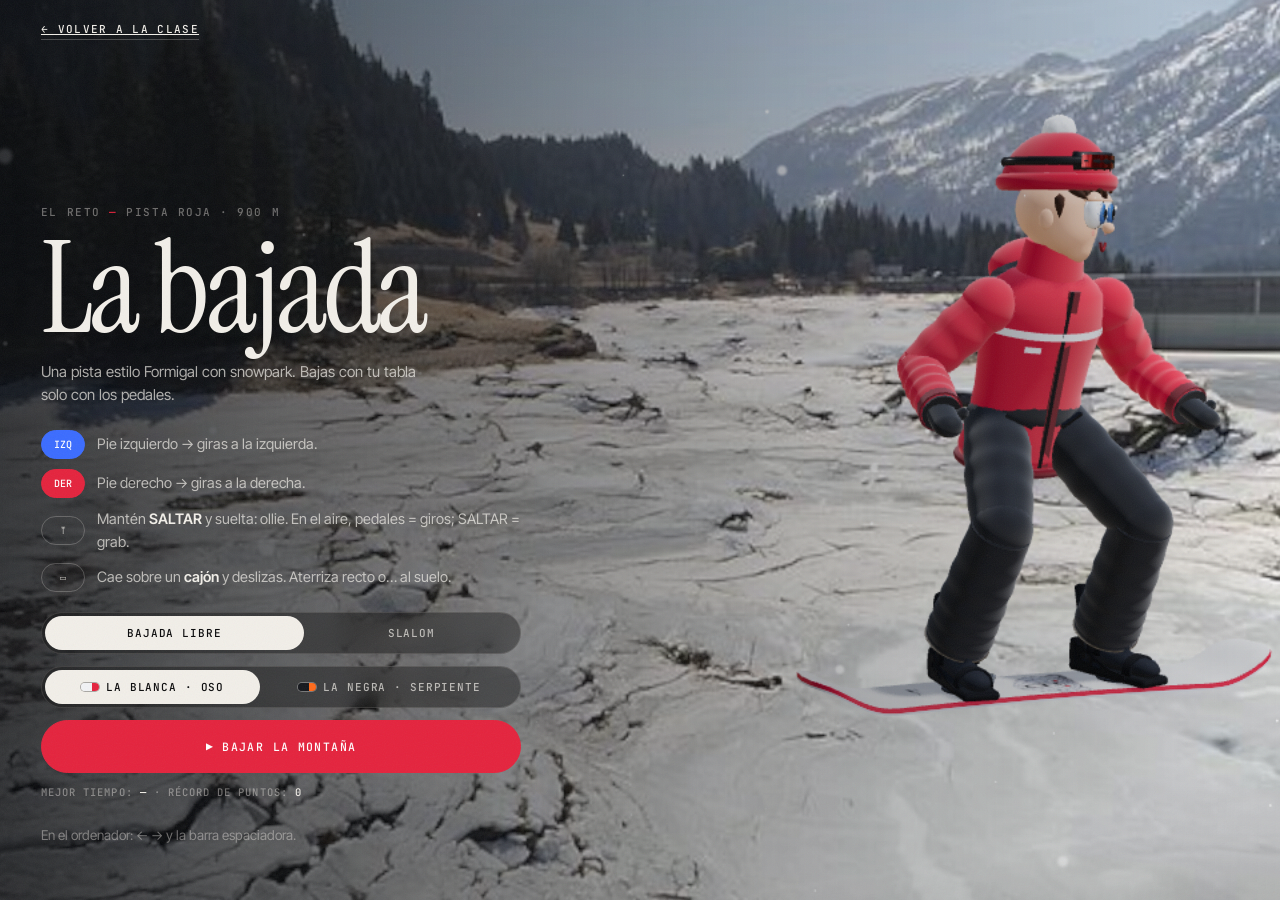
==== juego.html @ c2d1b519 "Fondo real de los Alpes, avatar estilo animación y juego en página aparte - Fondo: panorama real de " ====
<!doctype html>
<html lang="es">
<head>
  <meta charset="utf-8">
  <meta name="viewport" content="width=device-width, initial-scale=1, maximum-scale=1, user-scalable=no, viewport-fit=cover">
  <title>La bajada — SNOW·PROFE</title>
  <meta name="description" content="Baja una pista roja de 900 m con snowpark usando solo los pedales: saltos, giros, grabs y cajones.">
  <link rel="manifest" href="manifest.webmanifest">
  <meta name="theme-color" content="#0a0a0b">
  <meta name="apple-mobile-web-app-capable" content="yes">
  <meta name="apple-mobile-web-app-status-bar-style" content="black-translucent">
  <link rel="apple-touch-icon" href="icons/apple-touch-icon.png">
  <link rel="icon" type="image/svg+xml" href="icons/icon.svg">
  <link rel="preconnect" href="https://fonts.googleapis.com">
  <link rel="preconnect" href="https://fonts.gstatic.com" crossorigin>
  <link href="https://fonts.googleapis.com/css2?family=Instrument+Serif:ital@0;1&family=Inter+Tight:wght@400;500;600;700;800&family=JetBrains+Mono:wght@400;500;600&display=swap" rel="stylesheet">
  <link rel="stylesheet" href="styles.css">
  <script type="importmap">{ "imports": { "three": "./vendor/three.module.min.js" } }</script>
</head>
<body class="game-page">
  <div id="loader" aria-hidden="true">
    <div class="ld-top"><span>Snow·Profe</span><span>La bajada</span></div>
    <div class="ld-mid"><span class="ld-word">Subiendo<em> en telesilla</em></span></div>
    <div class="ld-bot"><span class="ld-count" id="ld-count">000</span><i class="ld-bar"><b id="ld-bar"></b></i></div>
  </div>
  <canvas id="scene" aria-hidden="true"></canvas>
  <div id="flash" aria-hidden="true"></div>
  <div id="grain" aria-hidden="true"></div>

  <!-- Menú de salida -->
  <div id="start" class="start">
    <a class="link-btn back" href="./">← Volver a la clase</a>
    <div class="start-card">
      <p class="kicker">El reto <span>—</span> pista roja · 900 m</p>
      <h1>La bajada</h1>
      <p class="lead">Una pista estilo Formigal con snowpark. Bajas con tu tabla solo con los pedales.</p>
      <ul class="pedal-rules">
        <li><i class="k l">IZQ</i><span>Pie izquierdo → giras a la izquierda.</span></li>
        <li><i class="k r">DER</i><span>Pie derecho → giras a la derecha.</span></li>
        <li><i class="k">⤒</i><span>Mantén <b>SALTAR</b> y suelta: ollie. En el aire, pedales = giros; SALTAR = grab.</span></li>
        <li><i class="k">▭</i><span>Cae sobre un <b>cajón</b> y deslizas. Aterriza recto o… al suelo.</span></li>
      </ul>
      <div class="seg" role="group" aria-label="Modo">
        <button data-mode="libre" class="on">Bajada libre</button>
        <button data-mode="slalom">Slalom</button>
      </div>
      <div class="seg board-pick" role="group" aria-label="Tabla">
        <button data-skin="drake"><i class="sw drake"></i>La blanca · Oso</button>
        <button data-skin="snake"><i class="sw snake"></i>La negra · Serpiente</button>
      </div>
      <button class="btn primary big" id="play-btn">▶ Bajar la montaña</button>
      <p class="best">Mejor tiempo: <b id="best-score">—</b> · Récord de puntos: <b id="best-points">0</b></p>
      <p class="hint">En el ordenador: ← → y la barra espaciadora.</p>
    </div>
  </div>

  <div id="game" hidden>
    <div class="game-top">
      <div class="g-box"><b id="g-speed">0</b><span>km/h</span></div>
      <div class="g-box g-score"><b id="g-score">0</b><span>puntos</span></div>
      <div class="g-mid">
        <div class="g-track"><i id="g-prog"></i><span class="g-flag">🏁</span></div>
        <div class="g-sub"><span id="g-time">0:00.0</span><span id="g-gates"></span></div>
      </div>
      <button class="icon-btn" id="game-exit" aria-label="Salir">✕</button>
    </div>
    <div class="game-msg" id="game-msg"></div>
    <div class="game-trick" id="g-trick"><b></b><span></span></div>
    <div class="game-controls">
      <button class="pedal" data-pedal="L"><span>◀ Pie izq.</span><i class="meter"><b></b></i></button>
      <button class="jump" id="jump-btn"><i class="charge"></i><span>⤒</span><small>Saltar</small></button>
      <button class="pedal" data-pedal="R"><span>Pie der. ▶</span><i class="meter"><b></b></i></button>
    </div>
    <div class="game-over" id="game-over" hidden>
      <p class="kicker">Meta</p>
      <h3 id="go-title">¡Bajada completada!</h3>
      <div class="stats">
        <div><b id="go-time">0:00</b><span>tiempo</span></div>
        <div><b id="go-top">0</b><span>km/h máx.</span></div>
        <div id="go-gates-box"><b id="go-gates">0</b><span>puertas</span></div>
        <div><b id="go-score">0</b><span>puntos</span></div>
      </div>
      <p class="hint" id="go-best"></p>
      <div class="row">
        <button class="btn primary" id="again-btn">Otra vez</button>
        <button class="btn ghost" id="quit-btn">Menú</button>
      </div>
    </div>
  </div>
  <div id="rotate-lock"><div class="phone"></div><p>Gira el móvil en vertical</p></div>
  <script type="module" src="js/play.js"></script>
</body>
</html>
---- styles.css ----
/* SNOW·PROFE — dirección editorial: serif enorme, etiquetas mono, fondo de cine.
   Paleta según la tabla: blanca (rojo DRAKE) / negra (naranja). */
:root {
  --bg: #0a0a0b;
  --bg-2: #121214;
  --ink: #f2efe9;
  --ink-2: rgba(242, 239, 233, .7);
  --ink-3: rgba(242, 239, 233, .42);
  --line: rgba(242, 239, 233, .13);
  --line-2: rgba(242, 239, 233, .24);
  --red: #e5233d;
  --red-2: #ff4058;
  --navy: #263049;
  --blue: #3b6cff;
  --glass: rgba(14, 14, 16, .72);
  --glass-2: rgba(242, 239, 233, .05);
  --serif: "Instrument Serif", "Times New Roman", serif;
  --sans: "Inter Tight", "Inter", system-ui, -apple-system, sans-serif;
  --mono: "JetBrains Mono", ui-monospace, "SFMono-Regular", Menlo, monospace;
  --ease: cubic-bezier(.19, 1, .22, 1);
  --safe-t: env(safe-area-inset-top, 0px);
  --safe-b: env(safe-area-inset-bottom, 0px);
  --safe-l: env(safe-area-inset-left, 0px);
  --safe-r: env(safe-area-inset-right, 0px);
  --pad: clamp(18px, 3.2vw, 48px);
  color-scheme: dark;
}
html[data-board="snake"] { --red: #ff6a1a; --red-2: #ff8a45; --navy: #16181d; --bg: #09090a; }

* { box-sizing: border-box; }
[hidden] { display: none !important; }
html { -webkit-text-size-adjust: 100%; text-size-adjust: 100%; background: var(--bg); }
html.lenis, html.lenis body { height: auto; }
.lenis.lenis-smooth { scroll-behavior: auto !important; }
body {
  margin: 0; background: var(--bg); color: var(--ink);
  font: 400 15px/1.55 var(--sans);
  overflow-x: hidden;
  -webkit-tap-highlight-color: transparent;
  touch-action: pan-y; overscroll-behavior-y: none;
  -webkit-font-smoothing: antialiased;
  transition: background-color .8s ease;
}
button { font: inherit; color: inherit; cursor: pointer; touch-action: manipulation; }
b, strong { font-weight: 600; color: var(--ink); }
em { font-style: italic; }
h1, h2, h3 { margin: 0; font-family: var(--serif); font-weight: 400; letter-spacing: -0.015em; }
.kicker { margin: 0; font: 500 11px/1.2 var(--mono); letter-spacing: .14em; text-transform: uppercase; color: var(--ink-3); }
.kicker span { color: var(--red); }
.hint { font-size: 13.5px; color: var(--ink-3) !important; }
::selection { background: var(--red); color: #fff; }

/* ---------- Fondo ---------- */
#bg { position: fixed; inset: 0; z-index: 0; overflow: hidden; pointer-events: none; background: radial-gradient(120% 90% at 50% 0%, #17171a 0%, var(--bg) 60%); transition: opacity .8s ease; }
.bg-spot { position: absolute; left: 50%; top: 42%; width: 120vmax; height: 120vmax; transform: translate(-50%, -50%); background: radial-gradient(closest-side, rgba(242,239,233,.10), rgba(242,239,233,.03) 45%, transparent 70%); }
.bg-word {
  position: fixed; z-index: 2; left: 50%; top: 46%; transform: translate(-50%, -50%); pointer-events: none; mix-blend-mode: overlay; opacity: .9;
  font: italic 400 clamp(120px, 26vw, 460px)/.8 var(--serif); letter-spacing: -0.04em; white-space: nowrap;
  color: transparent; -webkit-text-stroke: 1px rgba(242,239,233,.32);
  transition: opacity .6s ease, filter .6s ease;
  will-change: transform;
}
.bg-word.swap { opacity: 0; filter: blur(12px); }
.bg-ridges { position: absolute; left: -5%; right: -5%; bottom: -2%; width: 110%; height: 62vh; will-change: transform; }
.bg-mist { position: absolute; inset: auto 0 0 0; height: 45vh; background: linear-gradient(to top, var(--bg) 8%, transparent); }
body.day #bg { opacity: 0; }

/* ---------- Escena ---------- */
#scene { position: fixed; inset: 0; width: 100vw; height: 100vh; height: 100lvh; display: block; z-index: 1; cursor: grab; touch-action: pan-y; }
body.dragging #scene { cursor: grabbing; }
#snowfx { position: fixed; inset: 0; z-index: 9; pointer-events: none; width: 100vw; height: 100vh; }
#grain { position: fixed; inset: -50%; z-index: 60; pointer-events: none; opacity: .06; background-image: url("data:image/svg+xml;utf8,<svg xmlns='http://www.w3.org/2000/svg' width='160' height='160'><filter id='n'><feTurbulence type='fractalNoise' baseFrequency='.9' numOctaves='3' stitchTiles='stitch'/></filter><rect width='100%' height='100%' filter='url(%23n)'/></svg>"); animation: grain 1.2s steps(6) infinite; }
@keyframes grain { 0% { transform: translate(0, 0); } 20% { transform: translate(-3%, 2%); } 40% { transform: translate(2%, -3%); } 60% { transform: translate(-2%, -1%); } 80% { transform: translate(3%, 3%); } 100% { transform: translate(0, 0); } }
body::after { content: ""; position: fixed; inset: 0; z-index: 2; pointer-events: none; background: radial-gradient(130% 100% at 50% 45%, transparent 55%, rgba(0,0,0,.55)); }
#flash { position: fixed; inset: 0; z-index: 3; pointer-events: none; background: radial-gradient(circle at 50% 60%, transparent 40%, color-mix(in srgb, var(--red) 55%, transparent)); opacity: 0; transition: opacity .4s; }
#flash.on { opacity: 1; transition: none; }

/* Cursor */
#cursor { position: fixed; left: 0; top: 0; z-index: 70; pointer-events: none; width: 34px; height: 34px; margin: -17px 0 0 -17px; border: 1px solid rgba(242,239,233,.55); border-radius: 50%; transition: width .3s var(--ease), height .3s var(--ease), margin .3s var(--ease), background .3s, border-color .3s, opacity .3s; mix-blend-mode: difference; opacity: 0; }
#cursor i { position: absolute; left: 50%; top: 50%; width: 4px; height: 4px; margin: -2px; border-radius: 50%; background: #fff; }
html.has-cursor #cursor { opacity: 1; }
#cursor.hover { width: 64px; height: 64px; margin: -32px 0 0 -32px; background: rgba(255,255,255,.1); border-color: #fff; }
#cursor.drag { width: 80px; height: 80px; margin: -40px 0 0 -40px; }
html.has-cursor, html.has-cursor * { cursor: none !important; }

/* ---------- Intro ---------- */
#loader {
  position: fixed; inset: 0; z-index: 100;
  display: grid; grid-template-rows: auto 1fr auto; padding: calc(var(--pad) + var(--safe-t)) var(--pad) calc(var(--pad) + var(--safe-b));
  background: var(--bg); color: var(--ink);
  transition: clip-path 1.1s var(--ease);
  clip-path: inset(0 0 0 0);
}
#loader.done { clip-path: inset(0 0 100% 0); pointer-events: none; }
.ld-top { display: flex; justify-content: space-between; font: 500 11px var(--mono); letter-spacing: .14em; text-transform: uppercase; color: var(--ink-3); }
.ld-mid { display: grid; place-content: center; }
.ld-word { font: 400 clamp(44px, 8vw, 120px)/1 var(--serif); letter-spacing: -0.02em; }
.ld-word em { color: var(--ink-3); }
.ld-bot { display: flex; align-items: end; gap: 20px; }
.ld-count { font: 400 clamp(64px, 12vw, 180px)/.8 var(--serif); font-variant-numeric: tabular-nums; }
.ld-bar { flex: 1; height: 1px; background: var(--line); margin-bottom: 14px; }
.ld-bar b { display: block; height: 100%; background: var(--ink); transform-origin: 0 50%; transform: scaleX(0); transition: transform .3s ease; }

/* ---------- Comunes ---------- */
.icon-btn { flex: none; width: 42px; height: 42px; border-radius: 50%; display: grid; place-content: center; border: 1px solid var(--line-2); background: transparent; font: 500 14px var(--mono); transition: background .3s, border-color .3s, transform .2s; }
.icon-btn:hover { background: var(--ink); color: var(--bg); border-color: var(--ink); }
.link-btn { border: 0; background: none; padding: 0; font: 500 11px var(--mono); letter-spacing: .12em; text-transform: uppercase; color: var(--ink); border-bottom: 1px solid var(--line-2); padding-bottom: 3px; transition: border-color .3s; }
.link-btn:hover { border-color: var(--ink); }
.link-btn span { color: var(--red); }
.btn { position: relative; overflow: hidden; display: inline-flex; align-items: center; justify-content: center; gap: 10px; padding: 15px 22px; border-radius: 999px; border: 1px solid var(--line-2); background: transparent; font: 500 11.5px var(--mono); letter-spacing: .12em; text-transform: uppercase; transition: color .4s var(--ease), border-color .4s, transform .2s; isolation: isolate; }
.btn::before { content: ""; position: absolute; inset: 0; z-index: -1; background: var(--ink); transform: translateY(101%); transition: transform .5s var(--ease); border-radius: inherit; }
.btn:hover::before { transform: none; }
.btn:hover { color: var(--bg); border-color: var(--ink); }
.btn:active { transform: scale(.97); }
.btn.primary { background: var(--red); border-color: var(--red); color: #fff; }
.btn.big { width: 100%; padding: 18px; }
.row { display: flex; flex-wrap: wrap; gap: 10px; }
.seg { display: flex; gap: 2px; padding: 3px; border-radius: 999px; border: 1px solid var(--line); background: rgba(10,10,11,.4); backdrop-filter: blur(10px); -webkit-backdrop-filter: blur(10px); }
.seg button { flex: 1 1 auto; padding: 10px 12px; border-radius: 999px; border: 0; background: transparent; font: 500 11px var(--mono); letter-spacing: .08em; text-transform: uppercase; color: var(--ink-2); display: inline-flex; align-items: center; justify-content: center; gap: 7px; transition: background .3s, color .3s; white-space: nowrap; }
.seg button:hover { color: var(--ink); }
.seg button.on { background: var(--ink); color: var(--bg); }
.seg.chips { flex-wrap: wrap; }
.sw { width: 18px; height: 8px; border-radius: 4px; flex: none; }
.sw.drake { background: linear-gradient(90deg, #f2f3f5 60%, #e5233d 60%); box-shadow: 0 0 0 1px rgba(0,0,0,.3); }
.sw.snake { background: linear-gradient(90deg, #15171c 60%, #ff6a1a 60%); box-shadow: 0 0 0 1px rgba(255,255,255,.3); }

/* ---------- Barra superior ---------- */
.topbar { position: fixed; z-index: 20; top: 0; left: 0; right: 0; display: grid; grid-template-columns: 1fr auto 1fr; align-items: center; padding: calc(18px + var(--safe-t)) calc(var(--pad) + var(--safe-r)) 18px calc(var(--pad) + var(--safe-l)); pointer-events: none; mix-blend-mode: difference; }
.topbar > * { pointer-events: auto; }
.brand { justify-self: start; font: 400 24px/1 var(--serif); color: #fff; text-decoration: none; letter-spacing: -0.01em; }
.brand i { font-style: normal; color: #fff; opacity: .5; }
.top-index { display: flex; align-items: center; gap: 12px; font: 500 11px var(--mono); letter-spacing: .14em; text-transform: uppercase; color: #fff; }
.top-index .sep { width: 36px; height: 1px; background: rgba(255,255,255,.5); }
.menu-btn { justify-self: end; display: flex; align-items: center; gap: 14px; border: 0; background: none; padding: 6px 0; font: 500 11px var(--mono); letter-spacing: .14em; text-transform: uppercase; color: #fff; }
.menu-btn #menu-count { opacity: .55; }
.burger { display: grid; gap: 5px; width: 22px; }
.burger i { display: block; height: 1px; background: #fff; transition: transform .4s var(--ease); }
.menu-btn[aria-expanded="true"] .burger i:first-child { transform: translateY(3px) rotate(45deg); }
.menu-btn[aria-expanded="true"] .burger i:last-child { transform: translateY(-3px) rotate(-45deg); }
.progress { position: absolute; left: 0; right: 0; bottom: 0; height: 1px; background: rgba(255,255,255,.12); }
.progress i { display: block; height: 100%; background: #fff; transform-origin: 0 50%; transform: scaleX(0); }

/* Raíl lateral */
.rail { position: fixed; z-index: 15; right: calc(var(--pad) + var(--safe-r)); top: 50%; transform: translateY(-50%); display: grid; gap: 4px; }
.rail button { position: relative; display: flex; align-items: center; justify-content: flex-end; width: 44px; height: 18px; padding: 0; border: 0; background: none; }
.rail button::after { content: ""; width: 12px; height: 1px; background: var(--ink-3); transition: width .4s var(--ease), background .3s; }
.rail button.on::after { width: 36px; background: var(--ink); }
.rail button:hover::after { width: 24px; background: var(--ink); }
.rail button span { position: absolute; right: 48px; white-space: nowrap; font: 500 10px var(--mono); letter-spacing: .12em; text-transform: uppercase; opacity: 0; transform: translateX(6px); transition: opacity .3s, transform .3s; pointer-events: none; }
.rail button:hover span, .rail button.on span { opacity: 1; transform: none; }
.rail button.on span { color: var(--ink); }
.rail button:not(.on) span { color: var(--ink-2); }
body.sheet-open .rail { opacity: 0; pointer-events: none; }

/* ---------- Índice ---------- */
#drawer-backdrop { position: fixed; inset: 0; z-index: 30; background: rgba(0,0,0,.4); opacity: 0; visibility: hidden; transition: opacity .5s, visibility .5s; }
#drawer {
  position: fixed; z-index: 31; inset: 0; display: grid; grid-template-rows: auto 1fr auto;
  padding: calc(22px + var(--safe-t)) calc(var(--pad) + var(--safe-r)) calc(22px + var(--safe-b)) calc(var(--pad) + var(--safe-l));
  background: var(--bg); clip-path: inset(0 0 100% 0); transition: clip-path .9s var(--ease); overflow-y: auto; overscroll-behavior: contain;
}
body.menu-open #drawer { clip-path: inset(0 0 0 0); }
body.menu-open #drawer-backdrop { opacity: 1; visibility: visible; }
.drawer-head { display: flex; align-items: center; justify-content: space-between; padding-bottom: 18px; border-bottom: 1px solid var(--line); }
#drawer-list { list-style: none; margin: 0; padding: 12px 0; display: grid; align-content: center; }
#drawer-list button { width: 100%; text-align: left; display: grid; grid-template-columns: 56px 1fr auto; align-items: baseline; gap: 16px; padding: 6px 0; border: 0; border-bottom: 1px solid var(--line); background: none; transition: padding .5s var(--ease), color .3s; color: var(--ink-2); }
#drawer-list button:hover { padding-left: 14px; color: var(--ink); }
#drawer-list .n { font: 500 11px var(--mono); letter-spacing: .1em; color: var(--ink-3); }
#drawer-list .t { font: 400 clamp(28px, 4.2vw, 58px)/1.08 var(--serif); letter-spacing: -0.015em; }
#drawer-list .d { font: 500 10.5px var(--mono); letter-spacing: .1em; text-transform: uppercase; color: var(--ink-3); }
#drawer-list button.on { color: var(--ink); }
#drawer-list button.on .t { font-style: italic; }
#drawer-list button.on .n { color: var(--red); }
.drawer-foot { padding-top: 16px; display: flex; justify-content: flex-start; }
body.menu-open #drawer-list li { animation: rowIn .8s var(--ease) both; }
#drawer-list li:nth-child(n) { animation-delay: calc(var(--i, 0) * 35ms); }
@keyframes rowIn { from { opacity: 0; transform: translateY(24px); } }

/* ---------- Secciones (solo marcan el scroll) ---------- */
main { position: relative; z-index: 5; pointer-events: none; }
.step { position: relative; height: 190vh; height: 190svh; }
#inicio { height: 130vh; height: 130svh; }
#juego, #final { height: 130vh; height: 130svh; }
.step .infos, .step .dock { display: none; }

/* Portada */
.hero { position: fixed; z-index: 6; inset: 0; padding: calc(110px + var(--safe-t)) var(--pad) calc(var(--pad) + var(--safe-b)); display: grid; grid-template-rows: auto 1fr auto; pointer-events: none; transition: opacity .7s var(--ease), transform .9s var(--ease); }
.hero > * { pointer-events: auto; }
.hero h1 { align-self: center; font: 400 clamp(56px, 10.5vw, 196px)/.86 var(--serif); letter-spacing: -0.035em; max-width: 11ch; }
.hero h1 .l { display: block; overflow: hidden; padding-bottom: .04em; }
.hero h1 .l > span, .hero h1 .l { animation: none; }
.hero h1 em { color: var(--red); }
.hero-foot { display: flex; flex-wrap: wrap; align-items: end; justify-content: space-between; gap: 18px; }
.hero .lead { max-width: 360px; margin: 0; color: var(--ink-2); font-size: 15px; }
.inline-dot { display: inline-block; width: 12px; height: 12px; border-radius: 50%; background: var(--ink); box-shadow: inset 0 0 0 3px var(--ink), inset 0 0 0 8px var(--red); vertical-align: -1px; }
.specs-mini { position: absolute; right: calc(var(--pad) + 60px); top: calc(120px + var(--safe-t)); margin: 0; display: grid; gap: 10px; font: 500 10.5px var(--mono); letter-spacing: .12em; text-transform: uppercase; }
.specs-mini div { display: grid; grid-template-columns: 70px auto; gap: 12px; border-top: 1px solid var(--line); padding-top: 8px; }
.specs-mini dt { color: var(--ink-3); }
.specs-mini dd { margin: 0; color: var(--ink); }
body:not(.hero-mode) .hero { opacity: 0; transform: translateY(-40px); pointer-events: none; }
body:not(.hero-mode) .hero > * { pointer-events: none; }
html.ready .hero h1 .l { animation: lineUp 1.2s var(--ease) both; }
html.ready .hero h1 .l:nth-child(2) { animation-delay: .08s; } html.ready .hero h1 .l:nth-child(3) { animation-delay: .16s; } html.ready .hero h1 .l:nth-child(4) { animation-delay: .24s; }
@keyframes lineUp { from { transform: translateY(105%); opacity: 0; } }
.scroll-hint { position: fixed; z-index: 6; left: 50%; bottom: calc(26px + var(--safe-b)); transform: translateX(-50%); display: grid; justify-items: center; gap: 10px; font: 500 10px var(--mono); letter-spacing: .2em; text-transform: uppercase; color: var(--ink-3); transition: opacity .5s; }
.scroll-hint span { width: 1px; height: 46px; background: linear-gradient(var(--ink), transparent); animation: drip 2s var(--ease) infinite; transform-origin: top; }
@keyframes drip { 0% { transform: scaleY(0); } 50% { transform: scaleY(1); } 100% { transform: scaleY(1); opacity: 0; } }
body:not(.hero-mode) .scroll-hint { opacity: 0; }

/* ---------- Texto del paso ---------- */
#hud { position: fixed; z-index: 12; left: calc(var(--pad) + var(--safe-l)); bottom: calc(var(--pad) + var(--safe-b)); width: min(520px, calc(100vw - 2 * var(--pad))); transition: opacity .5s var(--ease), transform .6s var(--ease); }
#hud .kicker { display: flex; gap: 8px; }
#hud-num { color: var(--red); }
#hud-title { margin: 10px 0 12px; font: 400 clamp(46px, 6.6vw, 112px)/.9 var(--serif); letter-spacing: -0.03em; }
.split .w { display: inline-block; overflow: hidden; vertical-align: top; padding-bottom: .06em; margin-right: .22em; }
.split .w > span { display: inline-block; transform: translateY(0); transition: transform 1s var(--ease); transition-delay: calc(var(--i) * 45ms); }
#hud.swap .split .w > span { transform: translateY(110%); transition: none; }
.hud-lead { margin: 0 0 16px; max-width: 380px; color: var(--ink-2); font-size: 15.5px; transition: opacity .6s .15s; }
#hud.swap .hud-lead { opacity: 0; transition: none; }
.hud-actions { display: flex; align-items: center; gap: 18px; }
.hud-hint { display: inline-flex; align-items: center; gap: 9px; font: 500 10.5px var(--mono); letter-spacing: .12em; text-transform: uppercase; color: var(--ink-2); }
.pulse-dot { width: 7px; height: 7px; border-radius: 50%; background: var(--red); box-shadow: 0 0 0 0 color-mix(in srgb, var(--red) 70%, transparent); animation: pulse 1.8s infinite; flex: none; }
@keyframes pulse { 100% { box-shadow: 0 0 0 10px transparent; } }
#hud-next { margin-left: auto; }
.hud-dock:empty { display: none; }
.hud-dock { margin-top: 18px; display: grid; gap: 10px; }
.hud-dock .dock { display: grid; gap: 10px; }
body.hero-mode #hud { opacity: 0; transform: translateY(30px); pointer-events: none; }
body.sheet-open #hud { opacity: 0; pointer-events: none; transform: translateY(20px); }

/* ---------- Puntos ---------- */
#hotspots, #specs { position: fixed; inset: 0; z-index: 8; pointer-events: none; }
.hot { position: absolute; left: 0; top: 0; display: flex; align-items: center; gap: 10px; padding: 0; border: 0; background: none; opacity: 0; pointer-events: none; transition: opacity .5s ease; will-change: transform; }
.hot.on { opacity: 1; pointer-events: auto; }
.hot .dot { position: relative; flex: none; width: 26px; height: 26px; margin: -13px 0 0 -13px; border-radius: 50%; border: 1px solid rgba(255,255,255,.85); background: rgba(10,10,11,.25); backdrop-filter: blur(6px); -webkit-backdrop-filter: blur(6px); display: grid; place-content: center; transition: transform .4s var(--ease), background .3s; box-shadow: 0 4px 18px rgba(0,0,0,.25); }
.hot .dot::before { content: ""; width: 6px; height: 6px; border-radius: 50%; background: #fff; transition: transform .3s; }
.hot .dot::after { content: ""; position: absolute; inset: -1px; border-radius: 50%; border: 1px solid rgba(255,255,255,.7); animation: ping 2.2s var(--ease) infinite; }
.hot:hover .dot { transform: scale(1.35); background: var(--red); border-color: var(--red); }
.hot.active .dot { background: var(--red); border-color: var(--red); transform: scale(1.2); }
.hot.visited .dot::after { animation: none; opacity: 0; }
.hot.visited .dot::before { background: var(--red); }
.hot .lbl { margin-top: -13px; font: 500 10.5px var(--mono); letter-spacing: .12em; text-transform: uppercase; white-space: nowrap; color: #fff; text-shadow: 0 1px 12px rgba(0,0,0,.6); }
.hot.left { flex-direction: row-reverse; }
.hot.left .dot { margin: -13px -13px 0 0; }
@keyframes ping { 0% { transform: scale(1); opacity: .9; } 100% { transform: scale(2.3); opacity: 0; } }

/* Etiquetas técnicas (vista despiezada) */
.spec { position: absolute; left: 0; top: 0; display: flex; align-items: center; opacity: 0; transition: opacity .4s ease; will-change: transform; }
.spec.on { opacity: 1; }
.spec i { width: 7px; height: 7px; margin: -3.5px 0 0 -3.5px; border-radius: 50%; background: #fff; flex: none; box-shadow: 0 0 0 3px rgba(255,255,255,.15); }
.spec .ln { width: var(--len, 80px); height: 1px; background: linear-gradient(90deg, #fff, rgba(255,255,255,.3)); margin-top: -3.5px; }
.spec .tx { margin: -3.5px 0 0 10px; display: grid; gap: 2px; white-space: nowrap; }
.spec .tx b { font: 400 clamp(18px, 1.6vw, 24px)/1 var(--serif); color: #fff; font-weight: 400; }
.spec .tx small { font: 500 10px var(--mono); letter-spacing: .12em; text-transform: uppercase; color: var(--ink-3); }
.spec .tx em { font: 500 10px var(--mono); color: var(--red); font-style: normal; letter-spacing: .1em; }

/* ---------- Panel ---------- */
#sheet { position: fixed; z-index: 14; right: calc(var(--pad) + var(--safe-r)); top: 50%; width: min(420px, calc(100vw - 32px)); transform: translate(40px, -50%); opacity: 0; visibility: hidden; transition: opacity .5s var(--ease), transform .7s var(--ease), visibility .5s; }
body.sheet-open #sheet { transform: translate(0, -50%); opacity: 1; visibility: visible; }
.sheet-card { max-height: calc(100vh - 170px); overflow-y: auto; overscroll-behavior: contain; padding: 22px 24px 26px; border-radius: 4px; background: rgba(12,12,14,.82); border: 1px solid var(--line); backdrop-filter: blur(24px) saturate(1.2); -webkit-backdrop-filter: blur(24px) saturate(1.2); box-shadow: 0 40px 100px rgba(0,0,0,.5); scrollbar-width: none; }
.sheet-card::-webkit-scrollbar { display: none; }
.sheet-grip { display: none; }
.sheet-head { display: flex; align-items: center; justify-content: space-between; padding-bottom: 14px; margin-bottom: 16px; border-bottom: 1px solid var(--line); }
.sheet-close { width: 34px; height: 34px; font-size: 12px; }
.sheet-body h3 { font: 400 clamp(34px, 3.2vw, 46px)/.95 var(--serif); letter-spacing: -0.02em; margin: 0 0 14px; }
.sheet-body p { margin: 0 0 12px; color: var(--ink-2); font-size: 15px; }
.sheet-body .info { animation: rise .7s var(--ease); }
@keyframes rise { from { opacity: 0; transform: translateY(14px); } }
.sheet-body .seg { margin: 10px 0; }

.steps-list { margin: 0 0 12px; padding: 0; list-style: none; counter-reset: s; display: grid; gap: 10px; }
.steps-list li { counter-increment: s; position: relative; padding-left: 38px; color: var(--ink-2); font-size: 15px; }
.steps-list li::before { content: "0" counter(s); position: absolute; left: 0; top: 2px; font: 500 11px var(--mono); color: var(--red); letter-spacing: .08em; }
.pedal-rules { list-style: none; padding: 0; margin: 0 0 12px; display: grid; gap: 10px; }
.pedal-rules li { display: grid; grid-template-columns: 44px 1fr; align-items: center; gap: 12px; color: var(--ink-2); font-size: 14.5px; }
.pedal-rules .k { font-style: normal; font: 500 10px var(--mono); text-align: center; padding: 7px 0; border-radius: 999px; border: 1px solid var(--line-2); }
.pedal-rules .k.l { background: var(--blue); border-color: var(--blue); color: #fff; }
.pedal-rules .k.r { background: var(--red); border-color: var(--red); color: #fff; }
.angle-row { margin-bottom: 10px; }
.angle-row label { display: flex; justify-content: space-between; font: 500 11px var(--mono); letter-spacing: .1em; text-transform: uppercase; color: var(--ink-2); margin-bottom: 4px; }
.angle-row output { font: 400 22px var(--serif); color: var(--ink); letter-spacing: 0; text-transform: none; }
input[type=range] { -webkit-appearance: none; appearance: none; width: 100%; height: 28px; background: transparent; touch-action: none; }
input[type=range]::-webkit-slider-runnable-track { height: 1px; background: var(--line-2); }
input[type=range]::-moz-range-track { height: 1px; background: var(--line-2); }
input[type=range]::-webkit-slider-thumb { -webkit-appearance: none; width: 18px; height: 18px; margin-top: -9px; border-radius: 50%; background: var(--ink); box-shadow: 0 0 0 6px color-mix(in srgb, var(--red) 35%, transparent); }
input[type=range]::-moz-range-thumb { width: 18px; height: 18px; border: 0; border-radius: 50%; background: var(--ink); }
.quiz .q p { margin: 10px 0 0 !important; font-size: 14.5px; color: var(--ink) !important; }
.quiz .seg { margin: 8px 0 !important; }
.result { margin-top: 12px; padding: 16px 18px; border-radius: 4px; background: var(--red); color: #fff; }
.result b { font: 400 30px/1 var(--serif); display: block; margin-bottom: 4px; color: #fff; }
.trick-info .lvl { display: inline-block; font: 500 10px var(--mono); letter-spacing: .14em; padding: 4px 9px; border-radius: 999px; border: 1px solid var(--red); color: var(--red); margin-bottom: 12px; }
.tip-emoji { font-size: 30px; line-height: 1; margin-bottom: 10px; }

/* Docks */
.pedals { display: grid; grid-template-columns: 1fr 1fr; gap: 10px; }
.pedal { position: relative; overflow: hidden; height: 76px; border-radius: 4px; border: 1px solid var(--line-2); background: rgba(10,10,11,.45); backdrop-filter: blur(12px); -webkit-backdrop-filter: blur(12px); display: grid; place-content: center; justify-items: center; gap: 10px; font: 500 11px var(--mono); letter-spacing: .12em; text-transform: uppercase; user-select: none; -webkit-user-select: none; -webkit-touch-callout: none; touch-action: none; transition: transform .1s, border-color .2s, background .2s; }
.pedal[data-pedal="L"] { --pc: var(--blue); }
.pedal[data-pedal="R"] { --pc: var(--red); }
.pedal.down { transform: scale(.98); border-color: var(--pc); background: color-mix(in srgb, var(--pc) 28%, transparent); }
.pedal .meter { display: block; width: 84px; height: 2px; background: var(--line-2); overflow: hidden; }
.pedal .meter b { display: block; height: 100%; width: 100%; background: var(--pc); transform-origin: 0 50%; transform: scaleX(0); }
.pedal-status { margin: 0; font: 500 10.5px var(--mono); letter-spacing: .12em; text-transform: uppercase; color: var(--ink-2); }
.turn-phase { display: inline-flex; align-items: center; gap: 12px; padding: 12px 16px; border-radius: 999px; border: 1px solid var(--line-2); font: 500 11px var(--mono); letter-spacing: .1em; text-transform: uppercase; justify-self: start; }
.turn-phase b { font-weight: 500; }
.game-pick { display: grid; gap: 8px; }
.best { margin: 0; font: 500 10.5px var(--mono); letter-spacing: .1em; text-transform: uppercase; color: var(--ink-3); }
.best b { color: var(--ink); font-weight: 500; }
.install { display: grid; gap: 8px; }
.install > div { padding: 12px 14px; border-radius: 4px; border: 1px solid var(--line); font-size: 14px; color: var(--ink-2); }
.install .ico { display: inline-grid; place-content: center; width: 22px; height: 22px; border-radius: 4px; border: 1px solid var(--line-2); }
html.is-ios .android-only, html.is-android .ios-only { display: none; }
html.standalone .install { display: none; }

/* ---------- Juego ---------- */
#game { position: fixed; inset: 0; z-index: 40; pointer-events: none; padding: calc(14px + var(--safe-t)) calc(14px + var(--safe-r)) calc(16px + var(--safe-b)) calc(14px + var(--safe-l)); display: flex; flex-direction: column; justify-content: space-between; }
#game > * { pointer-events: auto; }
body.playing .topbar, body.playing .rail, body.playing #hud, body.playing #hotspots, body.playing #sheet, body.playing #specs, body.playing #bg { opacity: 0 !important; pointer-events: none !important; }
body.playing { overflow: hidden; touch-action: none; }
.game-top { display: flex; align-items: center; gap: 10px; }
.g-box { display: grid; justify-items: start; min-width: 84px; padding: 9px 14px; border-radius: 4px; background: rgba(10,10,11,.45); border: 1px solid rgba(255,255,255,.18); backdrop-filter: blur(14px); -webkit-backdrop-filter: blur(14px); }
.g-box b { font: 400 30px/1 var(--serif); font-variant-numeric: tabular-nums; }
.g-box span { font: 500 9.5px var(--mono); letter-spacing: .14em; text-transform: uppercase; color: rgba(255,255,255,.65); }
.g-score b { color: #fff; }
.g-mid { flex: 1; padding: 12px 16px; border-radius: 4px; background: rgba(10,10,11,.45); border: 1px solid rgba(255,255,255,.18); backdrop-filter: blur(14px); -webkit-backdrop-filter: blur(14px); }
.g-track { position: relative; height: 2px; background: rgba(255,255,255,.2); }
.g-track i { position: absolute; inset: 0; background: var(--red); transform-origin: 0 50%; transform: scaleX(0); }
.g-flag { position: absolute; right: -4px; top: -9px; font-size: 13px; }
.g-sub { display: flex; justify-content: space-between; margin-top: 8px; font: 500 11px var(--mono); letter-spacing: .08em; text-transform: uppercase; }
#game-exit { color: #fff; border-color: rgba(255,255,255,.4); background: rgba(10,10,11,.35); }
.game-msg { align-self: center; text-align: center; font: italic 400 clamp(44px, 10vw, 110px)/1 var(--serif); color: #fff; text-shadow: 0 6px 40px rgba(0,0,0,.35); opacity: 0; transform: scale(.9); transition: opacity .3s, transform .5s var(--ease); pointer-events: none !important; }
.game-msg.on { opacity: 1; transform: none; }
.game-msg.bad { color: var(--red); }
.game-trick { position: absolute; left: 50%; top: 28%; transform: translate(-50%, 10px); text-align: center; opacity: 0; pointer-events: none !important; }
.game-trick b { display: block; font: italic 400 clamp(40px, 8vw, 92px)/.95 var(--serif); color: #fff; text-shadow: 0 6px 40px rgba(0,0,0,.4); }
.game-trick span { display: inline-block; margin-top: 10px; padding: 6px 14px; border-radius: 999px; background: var(--red); font: 500 12px var(--mono); letter-spacing: .1em; color: #fff; }
.game-trick span:empty { display: none; }
.game-trick.on { animation: trickPop 1.6s var(--ease) forwards; }
@keyframes trickPop { 0% { opacity: 0; transform: translate(-50%, 20px); } 14% { opacity: 1; transform: translate(-50%, 0); } 80% { opacity: 1; } 100% { opacity: 0; transform: translate(-50%, -16px); } }
.game-controls { display: grid; grid-template-columns: 1fr auto 1fr; gap: 10px; align-items: end; width: min(640px, 100%); align-self: center; }
.game-controls .pedal { height: 104px; }
.jump { --charge: 0; position: relative; width: 96px; height: 96px; margin-bottom: 4px; border-radius: 50%; border: 1px solid rgba(255,255,255,.8); background: var(--red); color: #fff; display: grid; place-content: center; justify-items: center; font: 400 30px/1 var(--serif); user-select: none; -webkit-user-select: none; -webkit-touch-callout: none; touch-action: none; transition: transform .1s; box-shadow: 0 10px 40px rgba(0,0,0,.3); }
.jump small { font: 500 9.5px var(--mono); letter-spacing: .14em; text-transform: uppercase; margin-top: 4px; }
.jump .charge { position: absolute; inset: -8px; border-radius: 50%; background: conic-gradient(#fff calc(var(--charge) * 360deg), transparent 0); -webkit-mask: radial-gradient(circle, transparent 54px, #000 55px); mask: radial-gradient(circle, transparent 54px, #000 55px); }
.jump.down { transform: scale(.94); }
.jump.air small::after { content: " · grab"; }
.game-over { position: absolute; left: 50%; top: 50%; transform: translate(-50%, -50%); width: min(420px, 90vw); padding: 28px; border-radius: 4px; background: rgba(12,12,14,.88); border: 1px solid var(--line); backdrop-filter: blur(24px); -webkit-backdrop-filter: blur(24px); }
.game-over h3 { font: 400 46px/.95 var(--serif); margin: 10px 0 18px; }
.stats { display: grid; grid-template-columns: repeat(auto-fit, minmax(80px, 1fr)); gap: 1px; background: var(--line); border: 1px solid var(--line); margin-bottom: 12px; }
.stats div { padding: 12px; background: rgba(12,12,14,.95); display: grid; gap: 2px; }
.stats b { font: 400 28px/1 var(--serif); font-weight: 400; }
.stats span { font: 500 9.5px var(--mono); letter-spacing: .12em; text-transform: uppercase; color: var(--ink-3); }
.game-over .row { margin-top: 12px; }

/* Bloqueo horizontal (app instalada) */
#rotate-lock { display: none; }
@media (display-mode: standalone) and (orientation: landscape) and (max-height: 520px), (display-mode: fullscreen) and (orientation: landscape) and (max-height: 520px) {
  #rotate-lock { position: fixed; inset: 0; z-index: 200; display: grid; place-content: center; justify-items: center; gap: 18px; background: var(--bg); font: 500 11px var(--mono); letter-spacing: .14em; text-transform: uppercase; color: var(--ink-2); }
  #rotate-lock .phone { width: 34px; height: 58px; border: 1px solid #fff; border-radius: 9px; animation: rot 1.8s ease-in-out infinite; }
}
@keyframes rot { 0%, 30% { transform: rotate(90deg); } 60%, 100% { transform: rotate(0); } }

/* ---------- Móvil ---------- */
@media (max-width: 820px), (orientation: portrait) and (max-width: 1024px) {
  .topbar { padding: calc(12px + var(--safe-t)) calc(16px + var(--safe-r)) 12px calc(16px + var(--safe-l)); grid-template-columns: 1fr auto; }
  .top-index { display: none; }
  .brand { font-size: 21px; }
  .mb-label { display: none; }
  .rail { display: none; }
  .hero { padding: calc(86px + var(--safe-t)) 18px calc(70px + var(--safe-b)); grid-template-rows: auto 1fr auto; }
  .hero h1 { align-self: end; font-size: clamp(54px, 16.5vw, 92px); margin-bottom: 22px; }
  .hero-foot { display: grid; gap: 16px; }
  .specs-mini { display: none; }
  .hero .btn { padding: 13px 18px; }
  #hud { left: calc(16px + var(--safe-l)); right: calc(16px + var(--safe-r)); bottom: calc(14px + var(--safe-b)); width: auto; }
  #hud-title { font-size: clamp(42px, 12.5vw, 64px); margin: 8px 0 8px; }
  .hud-lead { font-size: 14px; margin-bottom: 12px; }
  .hud-dock { margin-top: 14px; }
  .icon-btn { width: 40px; height: 40px; }
  .pedal { height: 68px; }
  .seg button { padding: 10px 8px; font-size: 10px; }
  #sheet { left: 0; right: 0; top: auto; bottom: 0; width: 100%; transform: translateY(105%); opacity: 1; }
  body.sheet-open #sheet { transform: none; }
  .sheet-card { max-height: 62vh; max-height: 62svh; border-radius: 14px 14px 0 0; border-left: 0; border-right: 0; border-bottom: 0; padding: 10px 20px calc(24px + var(--safe-b)); }
  .sheet-grip { display: block; width: 40px; height: 3px; border-radius: 3px; background: var(--line-2); margin: 0 auto 12px; }
  .hot .lbl { font-size: 9.5px; }
  .hot.tip .lbl .t { display: none; }
  .hot.tip .lbl { font-size: 15px; }
  .spec .tx b { font-size: 16px; }
  .spec .tx small { display: none; }
  #drawer-list button { grid-template-columns: 34px 1fr; }
  #drawer-list .d { display: none; }
  .game-controls .pedal { height: 92px; }
  .jump { width: 82px; height: 82px; font-size: 26px; }
  .jump .charge { -webkit-mask: radial-gradient(circle, transparent 47px, #000 48px); mask: radial-gradient(circle, transparent 47px, #000 48px); }
  .g-box { min-width: 66px; padding: 8px 10px; }
  .g-box b { font-size: 24px; }
  #cursor { display: none; }
}
@media (prefers-reduced-motion: reduce) {
  #grain, .scroll-hint span, .hot .dot::after, .pulse-dot { animation: none; }
}
.spec.flip { flex-direction: row-reverse; }
.spec.flip .tx { margin: -3.5px 10px 0 0; text-align: right; }
/* Lectura sobre nieve: velo oscuro detrás del texto */
.day-scrim { position: fixed; inset: auto 0 0 0; height: 70vh; z-index: 4; pointer-events: none; background: linear-gradient(to top, rgba(6, 8, 12, .78), rgba(6, 8, 12, .35) 45%, transparent); opacity: 0; transition: opacity .8s ease; }
body.day .day-scrim { opacity: 1; }
body.playing .day-scrim { opacity: 0; }
body.day .topbar { mix-blend-mode: normal; }
body.day .topbar::before { content: ""; position: absolute; inset: 0 0 -30px 0; z-index: -1; background: linear-gradient(rgba(6, 8, 12, .45), transparent); }

body.day .bg-word, body.playing .bg-word { opacity: 0; }
.btn.loading { opacity: .6; pointer-events: none; }
.btn.loading::after { content: ""; width: 12px; height: 12px; border-radius: 50%; border: 2px solid currentColor; border-right-color: transparent; animation: spin .7s linear infinite; }
@keyframes spin { to { transform: rotate(360deg); } }
@media (max-width: 820px), (orientation: portrait) and (max-width: 1024px) {
  #grain { animation: none; }
  .seg, .pedal, .g-box, .g-mid { backdrop-filter: none; -webkit-backdrop-filter: none; background: rgba(10,10,11,.6); }
}

/* ---------- Página del juego ---------- */
body.game-page { overflow: hidden; }
.start { position: fixed; inset: 0; z-index: 30; display: grid; place-items: end start; padding: calc(var(--pad) + var(--safe-t)) var(--pad) calc(var(--pad) + var(--safe-b)); background: linear-gradient(90deg, rgba(6, 8, 12, .78), rgba(6, 8, 12, .25) 60%, transparent); }
.start .back { position: absolute; top: calc(22px + var(--safe-t)); left: var(--pad); }
.start-card { width: min(480px, 100%); display: grid; gap: 12px; }
.start-card h1 { font: 400 clamp(64px, 10vw, 140px)/.85 var(--serif); letter-spacing: -0.035em; margin: 4px 0; }
.start-card .lead { margin: 0 0 6px; color: var(--ink-2); max-width: 380px; }
.start-card .pedal-rules { margin: 6px 0 8px; }
@media (max-width: 820px) {
  .start { place-items: end stretch; background: linear-gradient(0deg, rgba(6, 8, 12, .88) 55%, transparent); }
  .start-card h1 { font-size: 64px; }
  .start-card .pedal-rules li { font-size: 13px; }
}
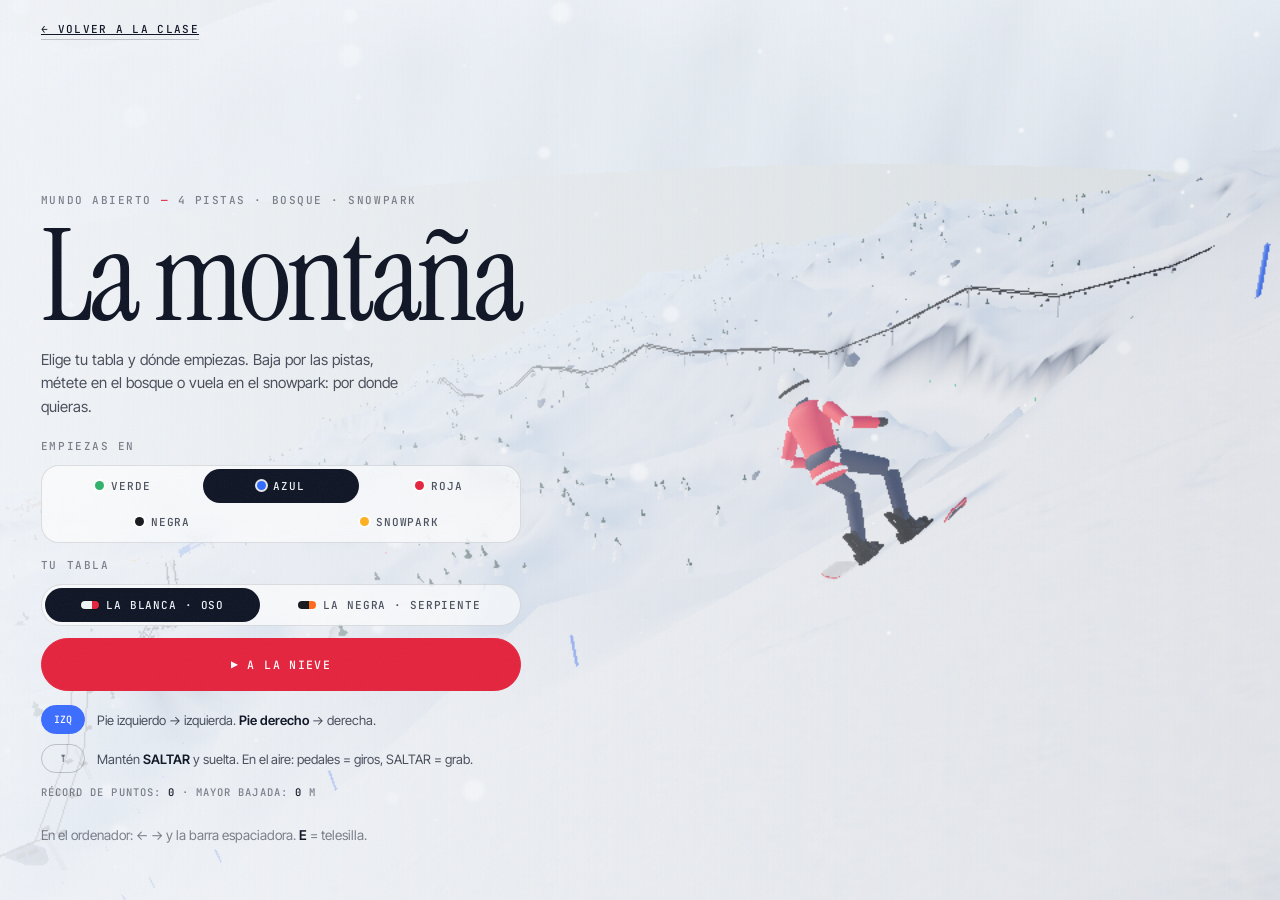
==== commit 29c39761: "Montaña compartida, interfaz clara, maniquí y juego de mundo abierto - js/mountain.js: terreno con 4" ====
--- a/juego.html
+++ b/juego.html
@@ -3,10 +3,10 @@
 <head>
   <meta charset="utf-8">
   <meta name="viewport" content="width=device-width, initial-scale=1, maximum-scale=1, user-scalable=no, viewport-fit=cover">
-  <title>La bajada — SNOW·PROFE</title>
-  <meta name="description" content="Baja una pista roja de 900 m con snowpark usando solo los pedales: saltos, giros, grabs y cajones.">
+  <title>La montaña — SNOW·PROFE</title>
+  <meta name="description" content="Una montaña abierta con cuatro pistas, bosque y snowpark. Bájala con tu tabla y solo los pedales.">
   <link rel="manifest" href="manifest.webmanifest">
-  <meta name="theme-color" content="#0a0a0b">
+  <meta name="theme-color" content="#eef2f7">
   <meta name="apple-mobile-web-app-capable" content="yes">
   <meta name="apple-mobile-web-app-status-bar-style" content="black-translucent">
   <link rel="apple-touch-icon" href="icons/apple-touch-icon.png">
@@ -19,7 +19,7 @@
 </head>
 <body class="game-page">
   <div id="loader" aria-hidden="true">
-    <div class="ld-top"><span>Snow·Profe</span><span>La bajada</span></div>
+    <div class="ld-top"><span>Snow·Profe</span><span>La montaña</span></div>
     <div class="ld-mid"><span class="ld-word">Subiendo<em> en telesilla</em></span></div>
     <div class="ld-bot"><span class="ld-count" id="ld-count">000</span><i class="ld-bar"><b id="ld-bar"></b></i></div>
   </div>
@@ -31,26 +31,29 @@
   <div id="start" class="start">
     <a class="link-btn back" href="./">← Volver a la clase</a>
     <div class="start-card">
-      <p class="kicker">El reto <span>—</span> pista roja · 900 m</p>
-      <h1>La bajada</h1>
-      <p class="lead">Una pista estilo Formigal con snowpark. Bajas con tu tabla solo con los pedales.</p>
-      <ul class="pedal-rules">
-        <li><i class="k l">IZQ</i><span>Pie izquierdo → giras a la izquierda.</span></li>
-        <li><i class="k r">DER</i><span>Pie derecho → giras a la derecha.</span></li>
-        <li><i class="k">⤒</i><span>Mantén <b>SALTAR</b> y suelta: ollie. En el aire, pedales = giros; SALTAR = grab.</span></li>
-        <li><i class="k">▭</i><span>Cae sobre un <b>cajón</b> y deslizas. Aterriza recto o… al suelo.</span></li>
-      </ul>
-      <div class="seg" role="group" aria-label="Modo">
-        <button data-mode="libre" class="on">Bajada libre</button>
-        <button data-mode="slalom">Slalom</button>
+      <p class="kicker">Mundo abierto <span>—</span> 4 pistas · bosque · snowpark</p>
+      <h1>La montaña</h1>
+      <p class="lead">Elige tu tabla y dónde empiezas. Baja por las pistas, métete en el bosque o vuela en el snowpark: por donde quieras.</p>
+      <p class="kicker">Empiezas en</p>
+      <div class="seg spawn-pick" role="group" aria-label="Salida">
+        <button data-spawn="verde"><i class="pd" style="--c:#2fb36b"></i>Verde</button>
+        <button data-spawn="azul" class="on"><i class="pd" style="--c:#2f6bff"></i>Azul</button>
+        <button data-spawn="roja"><i class="pd" style="--c:#e5233d"></i>Roja</button>
+        <button data-spawn="negra"><i class="pd" style="--c:#16181d"></i>Negra</button>
+        <button data-spawn="park"><i class="pd" style="--c:#ffb020"></i>Snowpark</button>
       </div>
+      <p class="kicker">Tu tabla</p>
       <div class="seg board-pick" role="group" aria-label="Tabla">
         <button data-skin="drake"><i class="sw drake"></i>La blanca · Oso</button>
         <button data-skin="snake"><i class="sw snake"></i>La negra · Serpiente</button>
       </div>
-      <button class="btn primary big" id="play-btn">▶ Bajar la montaña</button>
-      <p class="best">Mejor tiempo: <b id="best-score">—</b> · Récord de puntos: <b id="best-points">0</b></p>
-      <p class="hint">En el ordenador: ← → y la barra espaciadora.</p>
+      <button class="btn primary big" id="play-btn">▶ A la nieve</button>
+      <ul class="pedal-rules compact">
+        <li><i class="k l">IZQ</i><span>Pie izquierdo → izquierda. <b>Pie derecho</b> → derecha.</span></li>
+        <li><i class="k">⤒</i><span>Mantén <b>SALTAR</b> y suelta. En el aire: pedales = giros, SALTAR = grab.</span></li>
+      </ul>
+      <p class="best">Récord de puntos: <b id="best-points">0</b> · Mayor bajada: <b id="best-drop">0</b> m</p>
+      <p class="hint">En el ordenador: ← → y la barra espaciadora. <b>E</b> = telesilla.</p>
     </div>
   </div>
 
@@ -59,11 +62,13 @@
       <div class="g-box"><b id="g-speed">0</b><span>km/h</span></div>
       <div class="g-box g-score"><b id="g-score">0</b><span>puntos</span></div>
       <div class="g-mid">
-        <div class="g-track"><i id="g-prog"></i><span class="g-flag">🏁</span></div>
-        <div class="g-sub"><span id="g-time">0:00.0</span><span id="g-gates"></span></div>
+        <b class="g-where" id="g-where">—</b>
+        <div class="g-sub"><span id="g-time">0:00</span><span id="g-drop">0 m ↓</span></div>
       </div>
       <button class="icon-btn" id="game-exit" aria-label="Salir">✕</button>
     </div>
+    <canvas id="minimap" width="180" height="180" aria-label="Mapa"></canvas>
+    <button class="lift-btn" id="lift-btn">⤒ Telesilla</button>
     <div class="game-msg" id="game-msg"></div>
     <div class="game-trick" id="g-trick"><b></b><span></span></div>
     <div class="game-controls">
@@ -71,21 +76,6 @@
       <button class="jump" id="jump-btn"><i class="charge"></i><span>⤒</span><small>Saltar</small></button>
       <button class="pedal" data-pedal="R"><span>Pie der. ▶</span><i class="meter"><b></b></i></button>
     </div>
-    <div class="game-over" id="game-over" hidden>
-      <p class="kicker">Meta</p>
-      <h3 id="go-title">¡Bajada completada!</h3>
-      <div class="stats">
-        <div><b id="go-time">0:00</b><span>tiempo</span></div>
-        <div><b id="go-top">0</b><span>km/h máx.</span></div>
-        <div id="go-gates-box"><b id="go-gates">0</b><span>puertas</span></div>
-        <div><b id="go-score">0</b><span>puntos</span></div>
-      </div>
-      <p class="hint" id="go-best"></p>
-      <div class="row">
-        <button class="btn primary" id="again-btn">Otra vez</button>
-        <button class="btn ghost" id="quit-btn">Menú</button>
-      </div>
-    </div>
   </div>
   <div id="rotate-lock"><div class="phone"></div><p>Gira el móvil en vertical</p></div>
   <script type="module" src="js/play.js"></script>
--- a/styles.css
+++ b/styles.css
@@ -1,19 +1,20 @@
 /* SNOW·PROFE — dirección editorial: serif enorme, etiquetas mono, fondo de cine.
    Paleta según la tabla: blanca (rojo DRAKE) / negra (naranja). */
 :root {
-  --bg: #0a0a0b;
-  --bg-2: #121214;
-  --ink: #f2efe9;
-  --ink-2: rgba(242, 239, 233, .7);
-  --ink-3: rgba(242, 239, 233, .42);
-  --line: rgba(242, 239, 233, .13);
-  --line-2: rgba(242, 239, 233, .24);
+  --bg: #eef2f7;
+  --bg-2: #ffffff;
+  --ink: #0e1424;
+  --ink-2: rgba(14,20,36, .74);
+  --ink-3: rgba(14,20,36, .52);
+  --line: rgba(14,20,36, .12);
+  --line-2: rgba(14,20,36, .22);
   --red: #e5233d;
   --red-2: #ff4058;
   --navy: #263049;
   --blue: #3b6cff;
-  --glass: rgba(14, 14, 16, .72);
-  --glass-2: rgba(242, 239, 233, .05);
+  --glass: rgba(255, 255, 255, .74);
+  --glass-2: rgba(14,20,36, .04);
+  --panel: rgba(255, 255, 255, .8);
   --serif: "Instrument Serif", "Times New Roman", serif;
   --sans: "Inter Tight", "Inter", system-ui, -apple-system, sans-serif;
   --mono: "JetBrains Mono", ui-monospace, "SFMono-Regular", Menlo, monospace;
@@ -23,9 +24,9 @@
   --safe-l: env(safe-area-inset-left, 0px);
   --safe-r: env(safe-area-inset-right, 0px);
   --pad: clamp(18px, 3.2vw, 48px);
-  color-scheme: dark;
-}
-html[data-board="snake"] { --red: #ff6a1a; --red-2: #ff8a45; --navy: #16181d; --bg: #09090a; }
+  color-scheme: light;
+}
+html[data-board="snake"] { --red: #ff6a1a; --red-2: #ff8a45; --navy: #16181d; --bg: #eceef2; --ink: #121318; }
 
 * { box-sizing: border-box; }
 [hidden] { display: none !important; }
@@ -51,12 +52,12 @@
 ::selection { background: var(--red); color: #fff; }
 
 /* ---------- Fondo ---------- */
-#bg { position: fixed; inset: 0; z-index: 0; overflow: hidden; pointer-events: none; background: radial-gradient(120% 90% at 50% 0%, #17171a 0%, var(--bg) 60%); transition: opacity .8s ease; }
+#bg { position: fixed; inset: 0; z-index: 0; overflow: hidden; pointer-events: none; background: linear-gradient(#bcd3ee, #eef2f7 70%); transition: opacity .8s ease; }
 .bg-spot { position: absolute; left: 50%; top: 42%; width: 120vmax; height: 120vmax; transform: translate(-50%, -50%); background: radial-gradient(closest-side, rgba(242,239,233,.10), rgba(242,239,233,.03) 45%, transparent 70%); }
 .bg-word {
   position: fixed; z-index: 2; left: 50%; top: 46%; transform: translate(-50%, -50%); pointer-events: none; mix-blend-mode: overlay; opacity: .9;
   font: italic 400 clamp(120px, 26vw, 460px)/.8 var(--serif); letter-spacing: -0.04em; white-space: nowrap;
-  color: transparent; -webkit-text-stroke: 1px rgba(242,239,233,.32);
+  color: transparent; -webkit-text-stroke: 1px rgba(14,20,36,.18);
   transition: opacity .6s ease, filter .6s ease;
   will-change: transform;
 }
@@ -71,15 +72,15 @@
 #snowfx { position: fixed; inset: 0; z-index: 9; pointer-events: none; width: 100vw; height: 100vh; }
 #grain { position: fixed; inset: -50%; z-index: 60; pointer-events: none; opacity: .06; background-image: url("data:image/svg+xml;utf8,<svg xmlns='http://www.w3.org/2000/svg' width='160' height='160'><filter id='n'><feTurbulence type='fractalNoise' baseFrequency='.9' numOctaves='3' stitchTiles='stitch'/></filter><rect width='100%' height='100%' filter='url(%23n)'/></svg>"); animation: grain 1.2s steps(6) infinite; }
 @keyframes grain { 0% { transform: translate(0, 0); } 20% { transform: translate(-3%, 2%); } 40% { transform: translate(2%, -3%); } 60% { transform: translate(-2%, -1%); } 80% { transform: translate(3%, 3%); } 100% { transform: translate(0, 0); } }
-body::after { content: ""; position: fixed; inset: 0; z-index: 2; pointer-events: none; background: radial-gradient(130% 100% at 50% 45%, transparent 55%, rgba(0,0,0,.55)); }
+body::after { content: ""; position: fixed; inset: 0; z-index: 2; pointer-events: none; background: radial-gradient(130% 100% at 50% 45%, transparent 60%, rgba(40,62,98,.16)); }
 #flash { position: fixed; inset: 0; z-index: 3; pointer-events: none; background: radial-gradient(circle at 50% 60%, transparent 40%, color-mix(in srgb, var(--red) 55%, transparent)); opacity: 0; transition: opacity .4s; }
 #flash.on { opacity: 1; transition: none; }
 
 /* Cursor */
-#cursor { position: fixed; left: 0; top: 0; z-index: 70; pointer-events: none; width: 34px; height: 34px; margin: -17px 0 0 -17px; border: 1px solid rgba(242,239,233,.55); border-radius: 50%; transition: width .3s var(--ease), height .3s var(--ease), margin .3s var(--ease), background .3s, border-color .3s, opacity .3s; mix-blend-mode: difference; opacity: 0; }
-#cursor i { position: absolute; left: 50%; top: 50%; width: 4px; height: 4px; margin: -2px; border-radius: 50%; background: #fff; }
+#cursor { position: fixed; left: 0; top: 0; z-index: 70; pointer-events: none; width: 34px; height: 34px; margin: -17px 0 0 -17px; border: 1px solid rgba(14,20,36,.5); border-radius: 50%; transition: width .3s var(--ease), height .3s var(--ease), margin .3s var(--ease), background .3s, border-color .3s, opacity .3s; mix-blend-mode: difference; opacity: 0; }
+#cursor i { position: absolute; left: 50%; top: 50%; width: 4px; height: 4px; margin: -2px; border-radius: 50%; background: var(--ink); }
 html.has-cursor #cursor { opacity: 1; }
-#cursor.hover { width: 64px; height: 64px; margin: -32px 0 0 -32px; background: rgba(255,255,255,.1); border-color: #fff; }
+#cursor.hover { width: 64px; height: 64px; margin: -32px 0 0 -32px; background: rgba(255,255,255,.35); border-color: var(--ink); }
 #cursor.drag { width: 80px; height: 80px; margin: -40px 0 0 -40px; }
 html.has-cursor, html.has-cursor * { cursor: none !important; }
 
@@ -115,7 +116,7 @@
 .btn.primary { background: var(--red); border-color: var(--red); color: #fff; }
 .btn.big { width: 100%; padding: 18px; }
 .row { display: flex; flex-wrap: wrap; gap: 10px; }
-.seg { display: flex; gap: 2px; padding: 3px; border-radius: 999px; border: 1px solid var(--line); background: rgba(10,10,11,.4); backdrop-filter: blur(10px); -webkit-backdrop-filter: blur(10px); }
+.seg { display: flex; gap: 2px; padding: 3px; border-radius: 999px; border: 1px solid var(--line); background: rgba(255,255,255,.66); backdrop-filter: blur(10px); -webkit-backdrop-filter: blur(10px); }
 .seg button { flex: 1 1 auto; padding: 10px 12px; border-radius: 999px; border: 0; background: transparent; font: 500 11px var(--mono); letter-spacing: .08em; text-transform: uppercase; color: var(--ink-2); display: inline-flex; align-items: center; justify-content: center; gap: 7px; transition: background .3s, color .3s; white-space: nowrap; }
 .seg button:hover { color: var(--ink); }
 .seg button.on { background: var(--ink); color: var(--bg); }
@@ -127,18 +128,18 @@
 /* ---------- Barra superior ---------- */
 .topbar { position: fixed; z-index: 20; top: 0; left: 0; right: 0; display: grid; grid-template-columns: 1fr auto 1fr; align-items: center; padding: calc(18px + var(--safe-t)) calc(var(--pad) + var(--safe-r)) 18px calc(var(--pad) + var(--safe-l)); pointer-events: none; mix-blend-mode: difference; }
 .topbar > * { pointer-events: auto; }
-.brand { justify-self: start; font: 400 24px/1 var(--serif); color: #fff; text-decoration: none; letter-spacing: -0.01em; }
-.brand i { font-style: normal; color: #fff; opacity: .5; }
-.top-index { display: flex; align-items: center; gap: 12px; font: 500 11px var(--mono); letter-spacing: .14em; text-transform: uppercase; color: #fff; }
-.top-index .sep { width: 36px; height: 1px; background: rgba(255,255,255,.5); }
-.menu-btn { justify-self: end; display: flex; align-items: center; gap: 14px; border: 0; background: none; padding: 6px 0; font: 500 11px var(--mono); letter-spacing: .14em; text-transform: uppercase; color: #fff; }
+.brand { justify-self: start; font: 400 24px/1 var(--serif); color: var(--ink); text-decoration: none; letter-spacing: -0.01em; }
+.brand i { font-style: normal; color: var(--ink); opacity: .5; }
+.top-index { display: flex; align-items: center; gap: 12px; font: 500 11px var(--mono); letter-spacing: .14em; text-transform: uppercase; color: var(--ink); }
+.top-index .sep { width: 36px; height: 1px; background: rgba(14,20,36,.4); }
+.menu-btn { justify-self: end; display: flex; align-items: center; gap: 14px; border: 0; background: none; padding: 6px 0; font: 500 11px var(--mono); letter-spacing: .14em; text-transform: uppercase; color: var(--ink); }
 .menu-btn #menu-count { opacity: .55; }
 .burger { display: grid; gap: 5px; width: 22px; }
-.burger i { display: block; height: 1px; background: #fff; transition: transform .4s var(--ease); }
+.burger i { display: block; height: 1px; background: var(--ink); transition: transform .4s var(--ease); }
 .menu-btn[aria-expanded="true"] .burger i:first-child { transform: translateY(3px) rotate(45deg); }
 .menu-btn[aria-expanded="true"] .burger i:last-child { transform: translateY(-3px) rotate(-45deg); }
-.progress { position: absolute; left: 0; right: 0; bottom: 0; height: 1px; background: rgba(255,255,255,.12); }
-.progress i { display: block; height: 100%; background: #fff; transform-origin: 0 50%; transform: scaleX(0); }
+.progress { position: absolute; left: 0; right: 0; bottom: 0; height: 1px; background: rgba(14,20,36,.1); }
+.progress i { display: block; height: 100%; background: var(--red); transform-origin: 0 50%; transform: scaleX(0); }
 
 /* Raíl lateral */
 .rail { position: fixed; z-index: 15; right: calc(var(--pad) + var(--safe-r)); top: 50%; transform: translateY(-50%); display: grid; gap: 4px; }
@@ -153,7 +154,7 @@
 body.sheet-open .rail { opacity: 0; pointer-events: none; }
 
 /* ---------- Índice ---------- */
-#drawer-backdrop { position: fixed; inset: 0; z-index: 30; background: rgba(0,0,0,.4); opacity: 0; visibility: hidden; transition: opacity .5s, visibility .5s; }
+#drawer-backdrop { position: fixed; inset: 0; z-index: 30; background: rgba(14,20,36,.22); opacity: 0; visibility: hidden; transition: opacity .5s, visibility .5s; }
 #drawer {
   position: fixed; z-index: 31; inset: 0; display: grid; grid-template-rows: auto 1fr auto;
   padding: calc(22px + var(--safe-t)) calc(var(--pad) + var(--safe-r)) calc(22px + var(--safe-b)) calc(var(--pad) + var(--safe-l));
@@ -232,14 +233,14 @@
 #hotspots, #specs { position: fixed; inset: 0; z-index: 8; pointer-events: none; }
 .hot { position: absolute; left: 0; top: 0; display: flex; align-items: center; gap: 10px; padding: 0; border: 0; background: none; opacity: 0; pointer-events: none; transition: opacity .5s ease; will-change: transform; }
 .hot.on { opacity: 1; pointer-events: auto; }
-.hot .dot { position: relative; flex: none; width: 26px; height: 26px; margin: -13px 0 0 -13px; border-radius: 50%; border: 1px solid rgba(255,255,255,.85); background: rgba(10,10,11,.25); backdrop-filter: blur(6px); -webkit-backdrop-filter: blur(6px); display: grid; place-content: center; transition: transform .4s var(--ease), background .3s; box-shadow: 0 4px 18px rgba(0,0,0,.25); }
-.hot .dot::before { content: ""; width: 6px; height: 6px; border-radius: 50%; background: #fff; transition: transform .3s; }
+.hot .dot { position: relative; flex: none; width: 26px; height: 26px; margin: -13px 0 0 -13px; border-radius: 50%; border: 1px solid rgba(255,255,255,.95); background: rgba(255,255,255,.55); box-shadow: 0 4px 18px rgba(14,20,36,.18); backdrop-filter: blur(6px); -webkit-backdrop-filter: blur(6px); display: grid; place-content: center; transition: transform .4s var(--ease), background .3s; box-shadow: 0 4px 18px rgba(0,0,0,.25); }
+.hot .dot::before { content: ""; width: 6px; height: 6px; border-radius: 50%; background: var(--red); transition: transform .3s; }
 .hot .dot::after { content: ""; position: absolute; inset: -1px; border-radius: 50%; border: 1px solid rgba(255,255,255,.7); animation: ping 2.2s var(--ease) infinite; }
 .hot:hover .dot { transform: scale(1.35); background: var(--red); border-color: var(--red); }
 .hot.active .dot { background: var(--red); border-color: var(--red); transform: scale(1.2); }
 .hot.visited .dot::after { animation: none; opacity: 0; }
 .hot.visited .dot::before { background: var(--red); }
-.hot .lbl { margin-top: -13px; font: 500 10.5px var(--mono); letter-spacing: .12em; text-transform: uppercase; white-space: nowrap; color: #fff; text-shadow: 0 1px 12px rgba(0,0,0,.6); }
+.hot .lbl { margin-top: -13px; font: 500 10.5px var(--mono); letter-spacing: .12em; text-transform: uppercase; white-space: nowrap; color: var(--ink); text-shadow: 0 0 10px rgba(255,255,255,.95), 0 0 2px rgba(255,255,255,.9); }
 .hot.left { flex-direction: row-reverse; }
 .hot.left .dot { margin: -13px -13px 0 0; }
 @keyframes ping { 0% { transform: scale(1); opacity: .9; } 100% { transform: scale(2.3); opacity: 0; } }
@@ -247,17 +248,17 @@
 /* Etiquetas técnicas (vista despiezada) */
 .spec { position: absolute; left: 0; top: 0; display: flex; align-items: center; opacity: 0; transition: opacity .4s ease; will-change: transform; }
 .spec.on { opacity: 1; }
-.spec i { width: 7px; height: 7px; margin: -3.5px 0 0 -3.5px; border-radius: 50%; background: #fff; flex: none; box-shadow: 0 0 0 3px rgba(255,255,255,.15); }
-.spec .ln { width: var(--len, 80px); height: 1px; background: linear-gradient(90deg, #fff, rgba(255,255,255,.3)); margin-top: -3.5px; }
+.spec i { width: 7px; height: 7px; margin: -3.5px 0 0 -3.5px; border-radius: 50%; background: var(--red); flex: none; box-shadow: 0 0 0 3px rgba(255,255,255,.8); }
+.spec .ln { width: var(--len, 80px); height: 1px; background: linear-gradient(90deg, var(--ink), rgba(14,20,36,.25)); margin-top: -3.5px; }
 .spec .tx { margin: -3.5px 0 0 10px; display: grid; gap: 2px; white-space: nowrap; }
-.spec .tx b { font: 400 clamp(18px, 1.6vw, 24px)/1 var(--serif); color: #fff; font-weight: 400; }
+.spec .tx b { font: 400 clamp(18px, 1.6vw, 24px)/1 var(--serif); color: var(--ink); text-shadow: 0 0 14px rgba(255,255,255,.9); font-weight: 400; }
 .spec .tx small { font: 500 10px var(--mono); letter-spacing: .12em; text-transform: uppercase; color: var(--ink-3); }
 .spec .tx em { font: 500 10px var(--mono); color: var(--red); font-style: normal; letter-spacing: .1em; }
 
 /* ---------- Panel ---------- */
 #sheet { position: fixed; z-index: 14; right: calc(var(--pad) + var(--safe-r)); top: 50%; width: min(420px, calc(100vw - 32px)); transform: translate(40px, -50%); opacity: 0; visibility: hidden; transition: opacity .5s var(--ease), transform .7s var(--ease), visibility .5s; }
 body.sheet-open #sheet { transform: translate(0, -50%); opacity: 1; visibility: visible; }
-.sheet-card { max-height: calc(100vh - 170px); overflow-y: auto; overscroll-behavior: contain; padding: 22px 24px 26px; border-radius: 4px; background: rgba(12,12,14,.82); border: 1px solid var(--line); backdrop-filter: blur(24px) saturate(1.2); -webkit-backdrop-filter: blur(24px) saturate(1.2); box-shadow: 0 40px 100px rgba(0,0,0,.5); scrollbar-width: none; }
+.sheet-card { max-height: calc(100vh - 170px); overflow-y: auto; overscroll-behavior: contain; padding: 22px 24px 26px; border-radius: 4px; background: var(--panel); box-shadow: 0 20px 60px rgba(14,20,36,.16); border: 1px solid var(--line); backdrop-filter: blur(24px) saturate(1.2); -webkit-backdrop-filter: blur(24px) saturate(1.2); box-shadow: 0 40px 100px rgba(0,0,0,.5); scrollbar-width: none; }
 .sheet-card::-webkit-scrollbar { display: none; }
 .sheet-grip { display: none; }
 .sheet-head { display: flex; align-items: center; justify-content: space-between; padding-bottom: 14px; margin-bottom: 16px; border-bottom: 1px solid var(--line); }
@@ -293,7 +294,7 @@
 
 /* Docks */
 .pedals { display: grid; grid-template-columns: 1fr 1fr; gap: 10px; }
-.pedal { position: relative; overflow: hidden; height: 76px; border-radius: 4px; border: 1px solid var(--line-2); background: rgba(10,10,11,.45); backdrop-filter: blur(12px); -webkit-backdrop-filter: blur(12px); display: grid; place-content: center; justify-items: center; gap: 10px; font: 500 11px var(--mono); letter-spacing: .12em; text-transform: uppercase; user-select: none; -webkit-user-select: none; -webkit-touch-callout: none; touch-action: none; transition: transform .1s, border-color .2s, background .2s; }
+.pedal { position: relative; overflow: hidden; height: 76px; border-radius: 4px; border: 1px solid var(--line-2); background: rgba(255,255,255,.66); backdrop-filter: blur(12px); -webkit-backdrop-filter: blur(12px); display: grid; place-content: center; justify-items: center; gap: 10px; font: 500 11px var(--mono); letter-spacing: .12em; text-transform: uppercase; user-select: none; -webkit-user-select: none; -webkit-touch-callout: none; touch-action: none; transition: transform .1s, border-color .2s, background .2s; }
 .pedal[data-pedal="L"] { --pc: var(--blue); }
 .pedal[data-pedal="R"] { --pc: var(--red); }
 .pedal.down { transform: scale(.98); border-color: var(--pc); background: color-mix(in srgb, var(--pc) 28%, transparent); }
@@ -317,21 +318,21 @@
 body.playing .topbar, body.playing .rail, body.playing #hud, body.playing #hotspots, body.playing #sheet, body.playing #specs, body.playing #bg { opacity: 0 !important; pointer-events: none !important; }
 body.playing { overflow: hidden; touch-action: none; }
 .game-top { display: flex; align-items: center; gap: 10px; }
-.g-box { display: grid; justify-items: start; min-width: 84px; padding: 9px 14px; border-radius: 4px; background: rgba(10,10,11,.45); border: 1px solid rgba(255,255,255,.18); backdrop-filter: blur(14px); -webkit-backdrop-filter: blur(14px); }
+.g-box { display: grid; justify-items: start; min-width: 84px; padding: 9px 14px; border-radius: 4px; background: rgba(255,255,255,.66); border: 1px solid rgba(255,255,255,.9); box-shadow: 0 8px 30px rgba(14,20,36,.1); backdrop-filter: blur(14px); -webkit-backdrop-filter: blur(14px); }
 .g-box b { font: 400 30px/1 var(--serif); font-variant-numeric: tabular-nums; }
-.g-box span { font: 500 9.5px var(--mono); letter-spacing: .14em; text-transform: uppercase; color: rgba(255,255,255,.65); }
-.g-score b { color: #fff; }
-.g-mid { flex: 1; padding: 12px 16px; border-radius: 4px; background: rgba(10,10,11,.45); border: 1px solid rgba(255,255,255,.18); backdrop-filter: blur(14px); -webkit-backdrop-filter: blur(14px); }
-.g-track { position: relative; height: 2px; background: rgba(255,255,255,.2); }
+.g-box span { font: 500 9.5px var(--mono); letter-spacing: .14em; text-transform: uppercase; color: var(--ink-3); }
+.g-score b { color: var(--red); }
+.g-mid { flex: 1; padding: 12px 16px; border-radius: 4px; background: rgba(255,255,255,.66); border: 1px solid rgba(255,255,255,.9); box-shadow: 0 8px 30px rgba(14,20,36,.1); backdrop-filter: blur(14px); -webkit-backdrop-filter: blur(14px); }
+.g-track { position: relative; height: 2px; background: rgba(14,20,36,.14); }
 .g-track i { position: absolute; inset: 0; background: var(--red); transform-origin: 0 50%; transform: scaleX(0); }
 .g-flag { position: absolute; right: -4px; top: -9px; font-size: 13px; }
 .g-sub { display: flex; justify-content: space-between; margin-top: 8px; font: 500 11px var(--mono); letter-spacing: .08em; text-transform: uppercase; }
-#game-exit { color: #fff; border-color: rgba(255,255,255,.4); background: rgba(10,10,11,.35); }
-.game-msg { align-self: center; text-align: center; font: italic 400 clamp(44px, 10vw, 110px)/1 var(--serif); color: #fff; text-shadow: 0 6px 40px rgba(0,0,0,.35); opacity: 0; transform: scale(.9); transition: opacity .3s, transform .5s var(--ease); pointer-events: none !important; }
+#game-exit { color: var(--ink); border-color: rgba(14,20,36,.2); background: rgba(255,255,255,.7); }
+.game-msg { align-self: center; text-align: center; font: italic 400 clamp(44px, 10vw, 110px)/1 var(--serif); color: var(--ink); text-shadow: 0 0 30px rgba(255,255,255,.9); opacity: 0; transform: scale(.9); transition: opacity .3s, transform .5s var(--ease); pointer-events: none !important; }
 .game-msg.on { opacity: 1; transform: none; }
 .game-msg.bad { color: var(--red); }
 .game-trick { position: absolute; left: 50%; top: 28%; transform: translate(-50%, 10px); text-align: center; opacity: 0; pointer-events: none !important; }
-.game-trick b { display: block; font: italic 400 clamp(40px, 8vw, 92px)/.95 var(--serif); color: #fff; text-shadow: 0 6px 40px rgba(0,0,0,.4); }
+.game-trick b { display: block; font: italic 400 clamp(40px, 8vw, 92px)/.95 var(--serif); color: var(--ink); text-shadow: 0 0 30px rgba(255,255,255,.9); }
 .game-trick span { display: inline-block; margin-top: 10px; padding: 6px 14px; border-radius: 999px; background: var(--red); font: 500 12px var(--mono); letter-spacing: .1em; color: #fff; }
 .game-trick span:empty { display: none; }
 .game-trick.on { animation: trickPop 1.6s var(--ease) forwards; }
@@ -343,10 +344,10 @@
 .jump .charge { position: absolute; inset: -8px; border-radius: 50%; background: conic-gradient(#fff calc(var(--charge) * 360deg), transparent 0); -webkit-mask: radial-gradient(circle, transparent 54px, #000 55px); mask: radial-gradient(circle, transparent 54px, #000 55px); }
 .jump.down { transform: scale(.94); }
 .jump.air small::after { content: " · grab"; }
-.game-over { position: absolute; left: 50%; top: 50%; transform: translate(-50%, -50%); width: min(420px, 90vw); padding: 28px; border-radius: 4px; background: rgba(12,12,14,.88); border: 1px solid var(--line); backdrop-filter: blur(24px); -webkit-backdrop-filter: blur(24px); }
+.game-over { position: absolute; left: 50%; top: 50%; transform: translate(-50%, -50%); width: min(420px, 90vw); padding: 28px; border-radius: 4px; background: var(--panel); box-shadow: 0 20px 60px rgba(14,20,36,.18); border: 1px solid var(--line); backdrop-filter: blur(24px); -webkit-backdrop-filter: blur(24px); }
 .game-over h3 { font: 400 46px/.95 var(--serif); margin: 10px 0 18px; }
 .stats { display: grid; grid-template-columns: repeat(auto-fit, minmax(80px, 1fr)); gap: 1px; background: var(--line); border: 1px solid var(--line); margin-bottom: 12px; }
-.stats div { padding: 12px; background: rgba(12,12,14,.95); display: grid; gap: 2px; }
+.stats div { padding: 12px; background: rgba(255,255,255,.9); display: grid; gap: 2px; }
 .stats b { font: 400 28px/1 var(--serif); font-weight: 400; }
 .stats span { font: 500 9.5px var(--mono); letter-spacing: .12em; text-transform: uppercase; color: var(--ink-3); }
 .game-over .row { margin-top: 12px; }
@@ -355,7 +356,7 @@
 #rotate-lock { display: none; }
 @media (display-mode: standalone) and (orientation: landscape) and (max-height: 520px), (display-mode: fullscreen) and (orientation: landscape) and (max-height: 520px) {
   #rotate-lock { position: fixed; inset: 0; z-index: 200; display: grid; place-content: center; justify-items: center; gap: 18px; background: var(--bg); font: 500 11px var(--mono); letter-spacing: .14em; text-transform: uppercase; color: var(--ink-2); }
-  #rotate-lock .phone { width: 34px; height: 58px; border: 1px solid #fff; border-radius: 9px; animation: rot 1.8s ease-in-out infinite; }
+  #rotate-lock .phone { width: 34px; height: 58px; border: 1px solid var(--ink); border-radius: 9px; animation: rot 1.8s ease-in-out infinite; }
 }
 @keyframes rot { 0%, 30% { transform: rotate(90deg); } 60%, 100% { transform: rotate(0); } }
 
@@ -402,11 +403,11 @@
 .spec.flip { flex-direction: row-reverse; }
 .spec.flip .tx { margin: -3.5px 10px 0 0; text-align: right; }
 /* Lectura sobre nieve: velo oscuro detrás del texto */
-.day-scrim { position: fixed; inset: auto 0 0 0; height: 70vh; z-index: 4; pointer-events: none; background: linear-gradient(to top, rgba(6, 8, 12, .78), rgba(6, 8, 12, .35) 45%, transparent); opacity: 0; transition: opacity .8s ease; }
+.day-scrim { position: fixed; inset: auto 0 0 0; height: 48vh; z-index: 4; pointer-events: none; background: linear-gradient(to top, rgba(243, 246, 250, .6), rgba(243, 246, 250, .2) 40%, transparent); opacity: 0; transition: opacity .8s ease; }
 body.day .day-scrim { opacity: 1; }
 body.playing .day-scrim { opacity: 0; }
 body.day .topbar { mix-blend-mode: normal; }
-body.day .topbar::before { content: ""; position: absolute; inset: 0 0 -30px 0; z-index: -1; background: linear-gradient(rgba(6, 8, 12, .45), transparent); }
+body.day .topbar::before { content: ""; position: absolute; inset: 0 0 -30px 0; z-index: -1; background: linear-gradient(rgba(243, 246, 250, .7), transparent); }
 
 body.day .bg-word, body.playing .bg-word { opacity: 0; }
 .btn.loading { opacity: .6; pointer-events: none; }
@@ -414,19 +415,44 @@
 @keyframes spin { to { transform: rotate(360deg); } }
 @media (max-width: 820px), (orientation: portrait) and (max-width: 1024px) {
   #grain { animation: none; }
-  .seg, .pedal, .g-box, .g-mid { backdrop-filter: none; -webkit-backdrop-filter: none; background: rgba(10,10,11,.6); }
+  .seg, .pedal, .g-box, .g-mid { backdrop-filter: none; -webkit-backdrop-filter: none; background: rgba(255,255,255,.66); }
 }
 
 /* ---------- Página del juego ---------- */
 body.game-page { overflow: hidden; }
-.start { position: fixed; inset: 0; z-index: 30; display: grid; place-items: end start; padding: calc(var(--pad) + var(--safe-t)) var(--pad) calc(var(--pad) + var(--safe-b)); background: linear-gradient(90deg, rgba(6, 8, 12, .78), rgba(6, 8, 12, .25) 60%, transparent); }
+.start { position: fixed; inset: 0; z-index: 30; display: grid; place-items: end start; padding: calc(var(--pad) + var(--safe-t)) var(--pad) calc(var(--pad) + var(--safe-b)); background: linear-gradient(90deg, rgba(243, 246, 250, .9), rgba(243, 246, 250, .4) 55%, transparent); }
 .start .back { position: absolute; top: calc(22px + var(--safe-t)); left: var(--pad); }
 .start-card { width: min(480px, 100%); display: grid; gap: 12px; }
 .start-card h1 { font: 400 clamp(64px, 10vw, 140px)/.85 var(--serif); letter-spacing: -0.035em; margin: 4px 0; }
 .start-card .lead { margin: 0 0 6px; color: var(--ink-2); max-width: 380px; }
 .start-card .pedal-rules { margin: 6px 0 8px; }
 @media (max-width: 820px) {
-  .start { place-items: end stretch; background: linear-gradient(0deg, rgba(6, 8, 12, .88) 55%, transparent); }
+  .start { place-items: end stretch; background: linear-gradient(0deg, rgba(243, 246, 250, .94) 55%, transparent); }
   .start-card h1 { font-size: 64px; }
   .start-card .pedal-rules li { font-size: 13px; }
 }
+
+/* ---------- Mundo abierto ---------- */
+.spawn-pick { flex-wrap: wrap; border-radius: 18px; }
+.spawn-pick button { flex: 1 1 30%; display: inline-flex; align-items: center; justify-content: center; gap: 7px; }
+.pd { width: 9px; height: 9px; border-radius: 50%; background: var(--c); box-shadow: 0 0 0 2px rgba(255,255,255,.9); }
+.pedal-rules.compact { margin: 2px 0 0; }
+.pedal-rules.compact li { font-size: 13px; }
+.start-card > .kicker { margin-top: 4px; }
+.g-where { display: block; font: 400 22px/1.05 var(--serif); letter-spacing: -0.01em; white-space: nowrap; overflow: hidden; text-overflow: ellipsis; }
+.g-where.pop { animation: wherePop .6s var(--ease); }
+@keyframes wherePop { from { opacity: 0; transform: translateY(6px); } to { opacity: 1; transform: none; } }
+#minimap { position: absolute; right: calc(var(--pad) + var(--safe-r)); top: calc(92px + var(--safe-t)); width: 132px; height: 132px; border-radius: 50%; border: 2px solid rgba(255,255,255,.95); box-shadow: 0 10px 30px rgba(14,20,36,.18); pointer-events: none; }
+.lift-btn { position: absolute; right: calc(var(--pad) + var(--safe-r)); top: calc(236px + var(--safe-t)); padding: 9px 14px; border-radius: 999px; border: 1px solid rgba(255,255,255,.95); background: rgba(255,255,255,.75); color: var(--ink); font: 500 11px var(--mono); letter-spacing: .1em; text-transform: uppercase; box-shadow: 0 8px 24px rgba(14,20,36,.12); pointer-events: auto; }
+@media (max-width: 820px) {
+  #minimap { width: 96px; height: 96px; top: calc(84px + var(--safe-t)); }
+  .lift-btn { top: calc(188px + var(--safe-t)); padding: 8px 11px; font-size: 10px; }
+  .g-where { font-size: 17px; }
+  .spawn-pick button { flex-basis: 30%; font-size: 9.5px; padding: 9px 4px; }
+}
+@media (max-width: 820px) {
+  .start { overflow-y: auto; place-items: start stretch; padding-top: calc(64px + var(--safe-t)); background: linear-gradient(0deg, rgba(243, 246, 250, .94) 48%, rgba(243, 246, 250, .55) 75%, rgba(243, 246, 250, .2)); }
+  .start-card { margin-top: 34vh; }
+  .start-card .lead, .start-card .pedal-rules.compact, .start-card .hint { display: none; }
+  .g-sub { flex-direction: column; gap: 2px; margin-top: 4px; font-size: 10px; }
+}
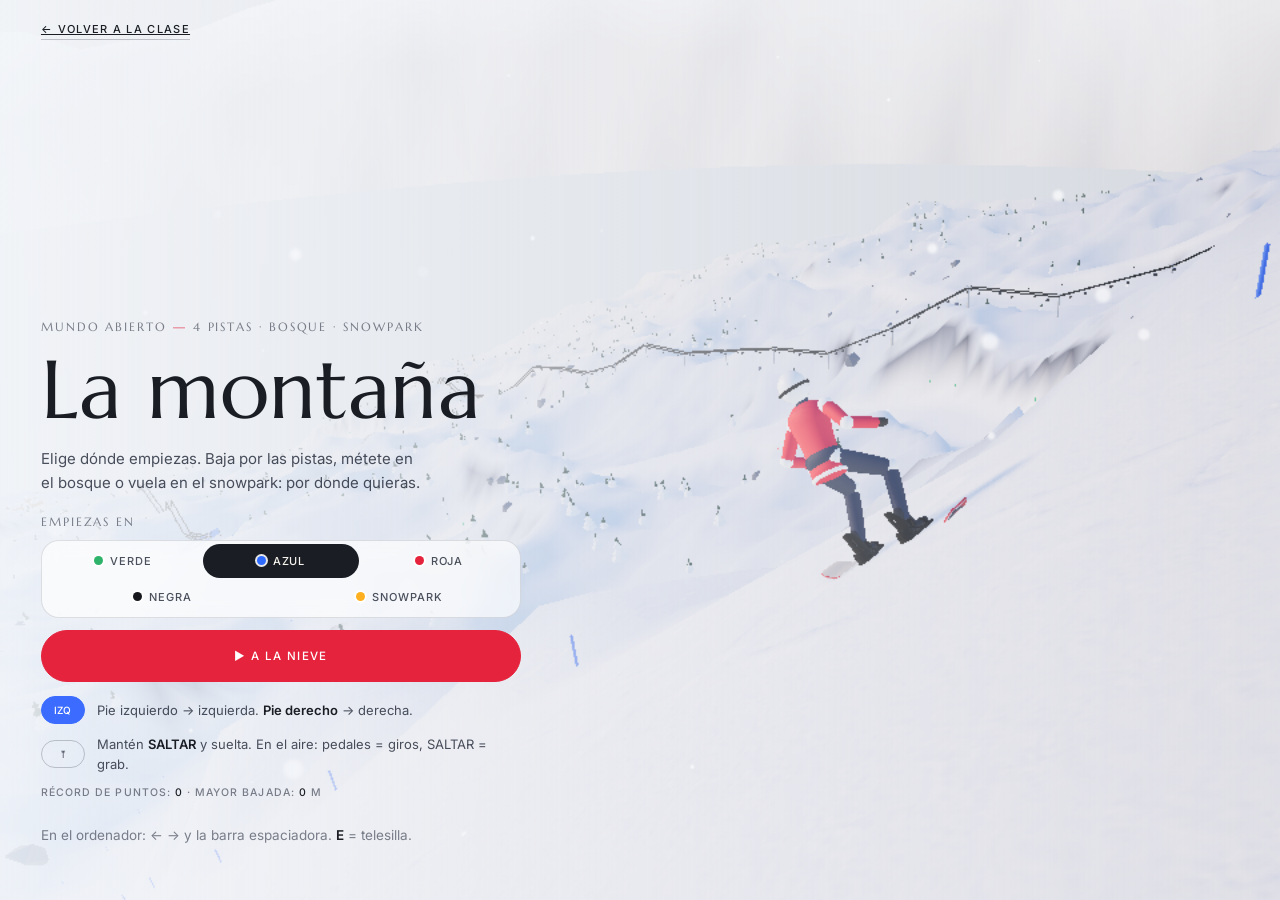
==== commit 0c846fac: "Rediseño por capítulos: entrada, títulos de cine, carril vertical y una sola tabla - Entrada con fon" ====
--- a/juego.html
+++ b/juego.html
@@ -6,14 +6,14 @@
   <title>La montaña — SNOW·PROFE</title>
   <meta name="description" content="Una montaña abierta con cuatro pistas, bosque y snowpark. Bájala con tu tabla y solo los pedales.">
   <link rel="manifest" href="manifest.webmanifest">
-  <meta name="theme-color" content="#eef2f7">
+  <meta name="theme-color" content="#f5f2ec">
   <meta name="apple-mobile-web-app-capable" content="yes">
   <meta name="apple-mobile-web-app-status-bar-style" content="black-translucent">
   <link rel="apple-touch-icon" href="icons/apple-touch-icon.png">
   <link rel="icon" type="image/svg+xml" href="icons/icon.svg">
   <link rel="preconnect" href="https://fonts.googleapis.com">
   <link rel="preconnect" href="https://fonts.gstatic.com" crossorigin>
-  <link href="https://fonts.googleapis.com/css2?family=Instrument+Serif:ital@0;1&family=Inter+Tight:wght@400;500;600;700;800&family=JetBrains+Mono:wght@400;500;600&display=swap" rel="stylesheet">
+  <link href="https://fonts.googleapis.com/css2?family=Marcellus&family=Marcellus+SC&family=Inter:wght@400;500;600;700&display=swap" rel="stylesheet">
   <link rel="stylesheet" href="styles.css">
   <script type="importmap">{ "imports": { "three": "./vendor/three.module.min.js" } }</script>
 </head>
@@ -33,7 +33,7 @@
     <div class="start-card">
       <p class="kicker">Mundo abierto <span>—</span> 4 pistas · bosque · snowpark</p>
       <h1>La montaña</h1>
-      <p class="lead">Elige tu tabla y dónde empiezas. Baja por las pistas, métete en el bosque o vuela en el snowpark: por donde quieras.</p>
+      <p class="lead">Elige dónde empiezas. Baja por las pistas, métete en el bosque o vuela en el snowpark: por donde quieras.</p>
       <p class="kicker">Empiezas en</p>
       <div class="seg spawn-pick" role="group" aria-label="Salida">
         <button data-spawn="verde"><i class="pd" style="--c:#2fb36b"></i>Verde</button>
@@ -41,11 +41,6 @@
         <button data-spawn="roja"><i class="pd" style="--c:#e5233d"></i>Roja</button>
         <button data-spawn="negra"><i class="pd" style="--c:#16181d"></i>Negra</button>
         <button data-spawn="park"><i class="pd" style="--c:#ffb020"></i>Snowpark</button>
-      </div>
-      <p class="kicker">Tu tabla</p>
-      <div class="seg board-pick" role="group" aria-label="Tabla">
-        <button data-skin="drake"><i class="sw drake"></i>La blanca · Oso</button>
-        <button data-skin="snake"><i class="sw snake"></i>La negra · Serpiente</button>
       </div>
       <button class="btn primary big" id="play-btn">▶ A la nieve</button>
       <ul class="pedal-rules compact">
--- a/styles.css
+++ b/styles.css
@@ -456,3 +456,201 @@
   .start-card .lead, .start-card .pedal-rules.compact, .start-card .hint { display: none; }
   .g-sub { flex-direction: column; gap: 2px; margin-top: 4px; font-size: 10px; }
 }
+
+/* =====================================================================
+   CAPÍTULOS — cada paso es un plano de cine a pantalla completa:
+   etiqueta de capítulo, título serif clásico, «Saber más», carril vertical.
+   Paleta: nieve crema, hielo, tinta y el rojo de la Drake.
+   ===================================================================== */
+:root {
+  --cream: #f5f2ec; --ice: #dce7ff; --ink: #1a1e24; --energy: #e5233d; --energy-deep: #b8172c; --gold: #ffd3a1;
+  --display: "Marcellus", "Times New Roman", serif;
+  --display-sc: "Marcellus SC", "Marcellus", serif;
+  --ui: "Inter", system-ui, -apple-system, "Segoe UI", sans-serif;
+  --serif: var(--display); --sans: var(--ui); --mono: var(--ui);
+  --bg: #f5f2ec; --red: #e5233d;
+  --tshadow: 0 1px 2px rgba(14, 24, 44, .35), 0 2px 18px rgba(14, 24, 44, .42);
+  --edge: clamp(18px, 2.5vw, 44px);
+}
+html { background: #dfe7f0; }
+body { font-family: var(--ui); background: #dfe7f0; }
+#bg, .bg-word, #grain, .day-scrim, .topbar, .scroll-hint, .specs-mini, body::after { display: none !important; }
+
+/* velo muy suave para leer el texto blanco sobre la nieve */
+.veil { position: fixed; inset: 0; z-index: 4; pointer-events: none;
+  background: linear-gradient(to top, rgba(12, 20, 38, .34), rgba(12, 20, 38, .08) 34%, transparent 52%), linear-gradient(rgba(12, 20, 38, .2), transparent 16%); }
+body[data-pos="left"] .veil, body.hero-mode .veil { background: linear-gradient(90deg, rgba(12, 20, 38, .3), rgba(12, 20, 38, .06) 42%, transparent 60%), linear-gradient(to top, rgba(12, 20, 38, .3), transparent 30%), linear-gradient(rgba(12, 20, 38, .2), transparent 16%); }
+body[data-pos="right"] .veil { background: linear-gradient(270deg, rgba(12, 20, 38, .3), rgba(12, 20, 38, .06) 42%, transparent 60%), linear-gradient(to top, rgba(12, 20, 38, .3), transparent 30%), linear-gradient(rgba(12, 20, 38, .2), transparent 16%); }
+
+/* ---------- Entrada ---------- */
+#loader {
+  position: fixed; inset: 0; z-index: 100; display: grid; place-items: center; grid-template-rows: none; padding: 0; clip-path: none;
+  background-color: var(--cream);
+  background-image: radial-gradient(120% 90% at 70% 10%, rgba(220, 231, 255, .7), transparent 60%),
+    url("data:image/svg+xml;utf8,<svg xmlns='http://www.w3.org/2000/svg' width='1600' height='1000'><filter id='f'><feTurbulence type='fractalNoise' baseFrequency='0.0016 0.0042' numOctaves='5' seed='11'/><feColorMatrix type='matrix' values='0 0 0 0 0.55  0 0 0 0 0.63  0 0 0 0 0.76  1 0 0 0 0'/><feComponentTransfer><feFuncA type='table' tableValues='0 0 0 0 0 0 0 0.5 0 0 0 0 0 0 0'/></feComponentTransfer></filter><rect width='100%' height='100%' filter='url(%23f)'/></svg>");
+  background-size: cover, cover; background-position: center;
+  transition: opacity 1.2s var(--ease), filter 1.2s var(--ease), transform 1.2s var(--ease);
+}
+#loader.done { opacity: 0; filter: blur(14px); transform: scale(1.04); pointer-events: none; clip-path: none; }
+#loader.done * { pointer-events: none !important; }
+.ld-inner { display: grid; justify-items: center; gap: 30px; }
+.ld-logo { margin: 0; font: 400 clamp(46px, 7.4vw, 118px)/1 var(--display); letter-spacing: .07em; text-transform: uppercase;
+  background: linear-gradient(100deg, #7c0f1d 0%, #e5233d 34%, #ff8f8f 50%, #e5233d 66%, #8e1222 100%) 0 0 / 260% 100%;
+  -webkit-background-clip: text; background-clip: text; color: transparent; animation: gild 6s linear infinite; position: relative; }
+.ld-logo span { opacity: .55; }
+.ld-logo::after { content: ""; position: absolute; left: 0; right: 0; bottom: -18px; height: 1px; background: rgba(124, 15, 29, .25); transform-origin: 0 50%; transform: scaleX(var(--load, 0)); transition: transform .4s var(--ease), opacity .6s; }
+#loader.ready .ld-logo::after { opacity: 0; }
+@keyframes gild { to { background-position: -260% 0; } }
+.ld-enter { display: inline-flex; align-items: center; gap: 16px; border: 0; background: none; padding: 10px 4px; color: #7c0f1d; font: 400 14px/1 var(--display-sc); letter-spacing: .2em; opacity: 0; transform: translateY(8px); transition: opacity .8s var(--ease), transform .8s var(--ease); pointer-events: none; }
+.ld-enter i { width: 46px; height: 1px; background: currentColor; opacity: .45; transition: width .6s var(--ease), opacity .4s; }
+.ld-enter:hover i { width: 70px; opacity: .9; }
+#loader.ready .ld-enter { opacity: 1; transform: none; pointer-events: auto; }
+.ld-status { position: absolute; left: 50%; bottom: calc(46px + var(--safe-b)); transform: translateX(-50%); display: flex; gap: 12px; font: 600 11px/1 var(--ui); letter-spacing: .16em; text-transform: uppercase; color: rgba(26, 30, 36, .55); transition: opacity .6s; }
+#loader.ready .ld-status { opacity: 0; }
+.ld-note { position: absolute; left: 50%; bottom: calc(20px + var(--safe-b)); transform: translateX(-50%); margin: 0; white-space: nowrap; font: 500 11px/1 var(--ui); letter-spacing: .08em; color: rgba(26, 30, 36, .4); }
+
+/* ---------- Barra superior: píldoras ---------- */
+.ui-top { position: fixed; z-index: 20; top: calc(var(--edge) + var(--safe-t)); left: calc(var(--edge) + var(--safe-l)); right: calc(var(--edge) + var(--safe-r)); display: flex; justify-content: space-between; align-items: center; pointer-events: none; }
+.ui-top > * { pointer-events: auto; }
+.ui-left { display: flex; gap: 10px; align-items: center; }
+.pill { display: inline-flex; align-items: center; gap: 10px; height: 46px; padding: 0 18px; border: 0; border-radius: 28px; background: var(--ice); color: var(--ink); text-decoration: none; font: 600 12px/1 var(--ui); letter-spacing: .04em; text-transform: uppercase; transition: background .45s, color .45s; }
+.pill:hover, .logo-chip:hover { background: var(--energy); color: #fff; }
+.pill .count { opacity: .5; font-variant-numeric: tabular-nums; }
+.logo-chip { width: 46px; height: 46px; border-radius: 50%; display: grid; place-items: center; background: var(--ice); color: var(--energy); text-decoration: none; transition: background .45s, color .45s; }
+.logo-chip span { font: 400 21px/1 var(--display); transform: translateY(1px); }
+.pill .burger { display: grid; gap: 4px; width: 15px; }
+.pill .burger i { display: block; height: 1.5px; background: currentColor; }
+.play-ico { width: 0; height: 0; border-left: 8px solid currentColor; border-top: 5px solid transparent; border-bottom: 5px solid transparent; }
+
+/* ---------- Carril de capítulos ---------- */
+.rail { position: fixed; z-index: 15; right: calc(var(--edge) + var(--safe-r)); top: 50%; transform: translateY(-50%); display: flex; flex-direction: column; align-items: center; gap: 0; filter: drop-shadow(0 0 1.5px rgba(8, 10, 14, .45)) drop-shadow(0 1px 6px rgba(8, 10, 14, .22)); transition: opacity .7s, filter .7s; }
+.rail .rail-pt { position: relative; display: block; width: 22px; height: 22px; padding: 0; border: 0; background: none; }
+.rail .rail-pt::after { content: attr(data-n); position: absolute; inset: 0; display: grid; place-items: center; font: 400 9.5px/1 var(--display); color: #f4eee4; opacity: .7; transition: color .45s, opacity .45s, transform .5s cubic-bezier(.34, 1.56, .64, 1); width: auto; height: auto; background: none; }
+.rail .rail-pt::before { content: ""; position: absolute; inset: -2px; border-radius: 50%; border: 1px solid #f4eee4; opacity: .55; transition: opacity .4s, transform .5s cubic-bezier(.34, 1.56, .64, 1), border-color .4s, box-shadow .4s; }
+.rail .rail-pt.is-passed::before { opacity: .9; }
+.rail .rail-pt:hover::before { transform: scale(1.1); opacity: 1; }
+.rail .rail-pt.is-current::before { border-color: var(--energy); opacity: 1; transform: scale(1.25); box-shadow: 0 0 12px rgba(229, 35, 61, .55); background: rgba(229, 35, 61, .18); }
+.rail .rail-pt.is-current::after { color: #fff; opacity: 1; transform: scale(1.15); }
+.rail .rail-tip { position: absolute; right: 34px; top: 50%; transform: translate(6px, -50%); white-space: nowrap; font: 600 10.5px/1 var(--ui); letter-spacing: .12em; text-transform: uppercase; color: #fff; text-shadow: var(--tshadow); opacity: 0; transition: opacity .35s, transform .45s var(--ease); pointer-events: none; }
+.rail .rail-pt:hover .rail-tip { opacity: 1; transform: translate(0, -50%); }
+.rail .rail-seg { display: block; width: 1px; height: clamp(8px, 2.4vh, 26px); margin: 5px 0; background: repeating-linear-gradient(#f4eee4 0 2px, transparent 2px 5px); opacity: .55; transition: opacity .5s; }
+.rail .rail-seg.is-passed { background: var(--energy); opacity: .95; }
+.rail .rail-seg.is-live { background: linear-gradient(var(--energy), #f4eee4 85%); opacity: .9; }
+.rail button span, .rail button::after { right: auto; }
+body.sheet-open .rail, body.menu-open .rail { opacity: 0; filter: blur(10px); pointer-events: none; }
+
+/* ---------- Etiqueta de capítulo ---------- */
+.chap { display: inline-flex; align-items: center; gap: 10px; width: max-content; margin: 0; padding: 8px 15px 8px 12px; border-radius: 999px; background: rgba(255, 255, 255, .16); border: 1px solid rgba(255, 255, 255, .42); box-shadow: 0 6px 24px rgba(14, 24, 44, .16); color: #f7f3ec; font: 400 12px/1 var(--display-sc); letter-spacing: .16em; }
+.chap .gem, .know .gem { display: inline-block; width: 7px; height: 7px; border: 1px solid currentColor; transform: rotate(45deg); flex: none; }
+.chap .gem { background: var(--energy); border-color: var(--energy); }
+
+/* ---------- Texto del capítulo ---------- */
+#hud { position: fixed; z-index: 12; width: min(560px, 40vw); left: calc(6vw + var(--safe-l)); right: auto; top: 33%; bottom: auto; transform: none; transition: opacity .7s, filter .7s, transform .7s var(--ease); }
+#hud[data-pos="right"] { left: auto; right: calc(6vw + 44px + var(--safe-r)); top: 52%; }
+#hud[data-pos="center"] { left: 50%; top: 60%; transform: translateX(-50%); text-align: center; width: min(760px, 70vw); }
+#hud[data-pos="center"] .chap { margin: 0 auto; }
+#hud[data-pos="center"] .hud-dock { justify-items: center; }
+#hud.swap { opacity: 0; filter: blur(10px); }
+#hud-title { margin: 16px 0 0; font: 400 clamp(40px, min(4.6vw, 7.6vh), 88px)/1.04 var(--display); letter-spacing: .005em; color: #fff; text-shadow: var(--tshadow); }
+#hud.swap .split .w > span { transform: translateY(110%); }
+body.hero-mode #hud { opacity: 0; filter: blur(10px); pointer-events: none; transform: translateY(20px); }
+body.hero-mode #hud[data-pos="center"] { transform: translate(-50%, 20px); }
+body.sheet-open #hud { opacity: 0; filter: blur(10px); pointer-events: none; }
+
+/* «Saber más»: rombo + línea con chispa */
+.know { display: inline-flex; align-items: center; gap: 14px; margin-top: 26px; padding: 6px 0; border: 0; background: none; color: #fff; text-decoration: none; text-shadow: 0 2px 16px rgba(8, 10, 14, .45); font: 600 12.5px/1 var(--ui); letter-spacing: .14em; text-transform: uppercase; white-space: nowrap; cursor: pointer; }
+.know-mark { display: inline-flex; align-items: center; }
+.know .gem { transition: background .45s, border-color .45s, transform .7s cubic-bezier(.34, 1.56, .64, 1); }
+.know .line { position: relative; display: block; width: 28px; height: 1px; margin-left: 8px; overflow: hidden; background: rgba(255, 255, 255, .55); transition: width .65s cubic-bezier(.65, 0, .35, 1), background .45s; }
+.know .line::after { content: ""; position: absolute; top: 0; bottom: 0; left: 0; width: 45%; background: linear-gradient(90deg, transparent, var(--energy), transparent); animation: spark 3.2s cubic-bezier(.65, 0, .35, 1) infinite; }
+@keyframes spark { from { transform: translateX(-100%); } to { transform: translateX(260%); } }
+.know:hover .gem { background: var(--energy); border-color: var(--energy); transform: rotate(225deg); }
+.know:hover .line { width: 46px; background: #fff; }
+.know.solid { padding: 15px 22px; border-radius: 999px; background: var(--energy); text-shadow: none; box-shadow: 0 10px 30px rgba(229, 35, 61, .32); }
+.know.solid .line { background: rgba(255, 255, 255, .7); }
+.know.solid .line::after { background: linear-gradient(90deg, transparent, #fff, transparent); }
+.know.solid:hover { background: var(--energy-deep); }
+.know.solid:hover .gem { background: #fff; border-color: #fff; }
+
+/* subtítulo abajo a la izquierda, pista abajo a la derecha */
+.subtitle { position: fixed; z-index: 12; left: calc(var(--edge) + var(--safe-l)); bottom: calc(clamp(20px, 4.4vh, 46px) + var(--safe-b)); max-width: 23em; margin: 0; color: #fff; font: 600 clamp(15px, 1.05vw, 20px)/1.18 var(--ui); text-wrap: balance; text-shadow: 0 2px 18px rgba(8, 10, 14, .5); transition: opacity .7s, filter .7s; pointer-events: none; }
+.subtitle.swap { opacity: 0; filter: blur(8px); transition: none; }
+.hud-hint { position: fixed; z-index: 12; right: calc(var(--edge) + 50px + var(--safe-r)); bottom: calc(clamp(20px, 4.4vh, 46px) + var(--safe-b)); margin: 0; display: inline-flex; align-items: center; gap: 9px; color: #fff; font: 600 10.5px/1 var(--ui); letter-spacing: .14em; text-transform: uppercase; text-shadow: var(--tshadow); pointer-events: none; transition: opacity .7s; }
+body.hero-mode .subtitle, body.hero-mode .hud-hint, body.sheet-open .subtitle, body.sheet-open .hud-hint { opacity: 0; }
+.scroll-cue { position: fixed; z-index: 12; left: 50%; bottom: calc(26px + var(--safe-b)); transform: translateX(-50%); display: grid; justify-items: center; gap: 12px; color: #fff; font: 600 10.5px/1 var(--ui); letter-spacing: .18em; text-transform: uppercase; text-shadow: var(--tshadow); pointer-events: none; transition: opacity .7s; }
+.scroll-cue i { width: 1px; height: 38px; background: linear-gradient(#fff, transparent); animation: drip 2s var(--ease) infinite; transform-origin: top; }
+body:not(.hero-mode) .scroll-cue { opacity: 0; }
+
+/* controles del capítulo: cristal oscuro sobre la escena */
+.hud-dock { margin-top: 24px; }
+#hud .seg { background: rgba(14, 22, 40, .32); border: 1px solid rgba(255, 255, 255, .32); backdrop-filter: none; -webkit-backdrop-filter: none; }
+#hud .seg button { color: rgba(255, 255, 255, .86); font: 600 11px/1 var(--ui); letter-spacing: .1em; }
+#hud .seg button:hover { color: #fff; }
+#hud .seg button.on { background: #fff; color: var(--ink); }
+#hud .pedal { background: rgba(255, 255, 255, .9); border: 0; color: var(--ink); }
+#hud .pedal-status, #hud .turn-phase, #hud .install { color: #fff; text-shadow: var(--tshadow); }
+#hud .install b { color: #fff; }
+#hud .row { display: flex; flex-wrap: wrap; gap: 14px 26px; align-items: center; }
+#hud[data-pos="center"] .row { justify-content: center; }
+#hud .row .know { margin-top: 0; }
+
+/* ---------- Portada ---------- */
+.hero { position: fixed; z-index: 6; inset: 0; display: flex; flex-direction: column; justify-content: center; align-items: flex-start; padding: 0 0 0 calc(6vw + var(--safe-l)); transition: opacity .9s var(--ease), filter .9s var(--ease), transform .9s var(--ease); }
+.hero h1 { margin: 20px 0 0; max-width: none; align-self: auto; font: 400 clamp(48px, min(6.2vw, 10.5vh), 124px)/1.02 var(--display); letter-spacing: .005em; color: #fff; text-shadow: var(--tshadow); }
+.hero h1 em { font-style: normal; color: #fff; background: linear-gradient(100deg, #ffd3a1, #fff 45%, #ffd3a1) 0 0 / 200% 100%; -webkit-background-clip: text; background-clip: text; color: transparent; text-shadow: none; filter: drop-shadow(0 2px 14px rgba(14, 24, 44, .4)); }
+.hero-lead { max-width: 30em; margin: 20px 0 0; color: #fff; font: 500 16px/1.45 var(--ui); text-shadow: 0 2px 16px rgba(8, 10, 14, .5); }
+.hero-foot { display: flex; flex-wrap: wrap; align-items: center; gap: 16px 30px; margin-top: 30px; justify-content: flex-start; }
+.hero-foot .know { margin: 0; }
+body:not(.hero-mode) .hero { opacity: 0; filter: blur(12px); transform: translateY(-30px); pointer-events: none; }
+
+/* ---------- Puntos y etiquetas sobre la escena ---------- */
+.hot .dot { border: 1px solid rgba(255, 255, 255, .95); background: rgba(255, 255, 255, .22); backdrop-filter: none; -webkit-backdrop-filter: none; box-shadow: 0 2px 12px rgba(14, 24, 44, .25); }
+.hot .lbl { color: #fff; font: 600 10.5px/1 var(--ui); letter-spacing: .12em; text-shadow: 0 1px 2px rgba(14, 24, 44, .5), 0 2px 14px rgba(14, 24, 44, .45); }
+.spec .tx b { color: #fff; font-family: var(--display); text-shadow: var(--tshadow); }
+.spec .tx small { color: rgba(255, 255, 255, .82); text-shadow: 0 1px 8px rgba(14, 24, 44, .5); }
+.spec .ln { background: linear-gradient(90deg, #fff, rgba(255, 255, 255, .25)); }
+.spec i { box-shadow: 0 0 0 3px rgba(255, 255, 255, .55); }
+#cursor { border-color: rgba(255, 255, 255, .8); }
+#cursor i { background: #fff; }
+
+/* ---------- Índice y panel ---------- */
+#drawer { background: var(--cream); }
+#drawer .chap { color: var(--ink); background: var(--ice); border-color: transparent; box-shadow: none; }
+#drawer-list .t { font-family: var(--display); letter-spacing: .005em; }
+#drawer-list .n, #drawer-list .d { font-family: var(--ui); }
+#drawer-list button.on .t { font-style: normal; color: var(--energy); }
+.sheet-card { background: rgba(245, 242, 236, .96); backdrop-filter: none; -webkit-backdrop-filter: none; border: 0; border-radius: 18px; }
+.sheet-body h3 { font-family: var(--display); letter-spacing: .005em; }
+#sheet .kicker { font: 400 12px/1 var(--display-sc); letter-spacing: .16em; color: var(--energy); }
+.kicker { font-family: var(--ui); }
+
+/* ---------- Móvil ---------- */
+@media (max-width: 820px), (orientation: portrait) and (max-width: 1024px) {
+  :root { --edge: 16px; }
+  .pill { height: 40px; padding: 0 14px; font-size: 11px; }
+  .pill .count { display: none; }
+  .logo-chip { width: 40px; height: 40px; }
+  .rail { display: flex; right: calc(10px + var(--safe-r)); top: 46%; }
+  .rail .rail-pt { width: 12px; height: 12px; }
+  .rail .rail-pt::after { display: none; }
+  .rail .rail-seg { height: clamp(6px, 1.6vh, 14px); margin: 3px 0; }
+  .rail .rail-tip { display: none; }
+  #hud, #hud[data-pos="right"], #hud[data-pos="center"] { left: calc(20px + var(--safe-l)); right: calc(34px + var(--safe-r)); top: auto; bottom: calc(78px + var(--safe-b)); width: auto; transform: none; text-align: left; }
+  #hud[data-pos="center"] .chap { margin: 0; }
+  #hud[data-pos="center"] .hud-dock, #hud[data-pos="center"] .row { justify-items: start; justify-content: flex-start; }
+  body.hero-mode #hud[data-pos="center"] { transform: translateY(20px); }
+  #hud-title { font-size: clamp(34px, 10vw, 48px); margin: 12px 0 0; }
+  .know { margin-top: 18px; font-size: 11.5px; }
+  .hud-dock { margin-top: 16px; }
+  .subtitle { left: calc(20px + var(--safe-l)); right: calc(20px + var(--safe-r)); bottom: calc(22px + var(--safe-b)); font-size: 14px; max-width: none; }
+  .hud-hint { display: none; }
+  .hero { justify-content: flex-end; padding: 0 22px calc(96px + var(--safe-b)); }
+  .hero h1 { font-size: clamp(40px, 11.5vw, 56px); }
+  .hero-lead { font-size: 14px; }
+  .hero-foot { margin-top: 22px; gap: 12px 22px; }
+  .veil, body[data-pos] .veil, body.hero-mode .veil { background: linear-gradient(to top, rgba(12, 20, 38, .5), rgba(12, 20, 38, .14) 40%, transparent 58%), linear-gradient(rgba(12, 20, 38, .22), transparent 14%); }
+}
+@media (pointer: fine) and (min-width: 821px) { #hud .install { display: none; } }
+/* Juego: título del menú en la misma serif de los capítulos */
+.start-card h1 { font: 400 clamp(54px, 6.4vw, 104px)/1 var(--display); letter-spacing: .005em; white-space: nowrap; }
+.start-card .kicker { font: 400 12px/1 var(--display-sc); letter-spacing: .16em; }
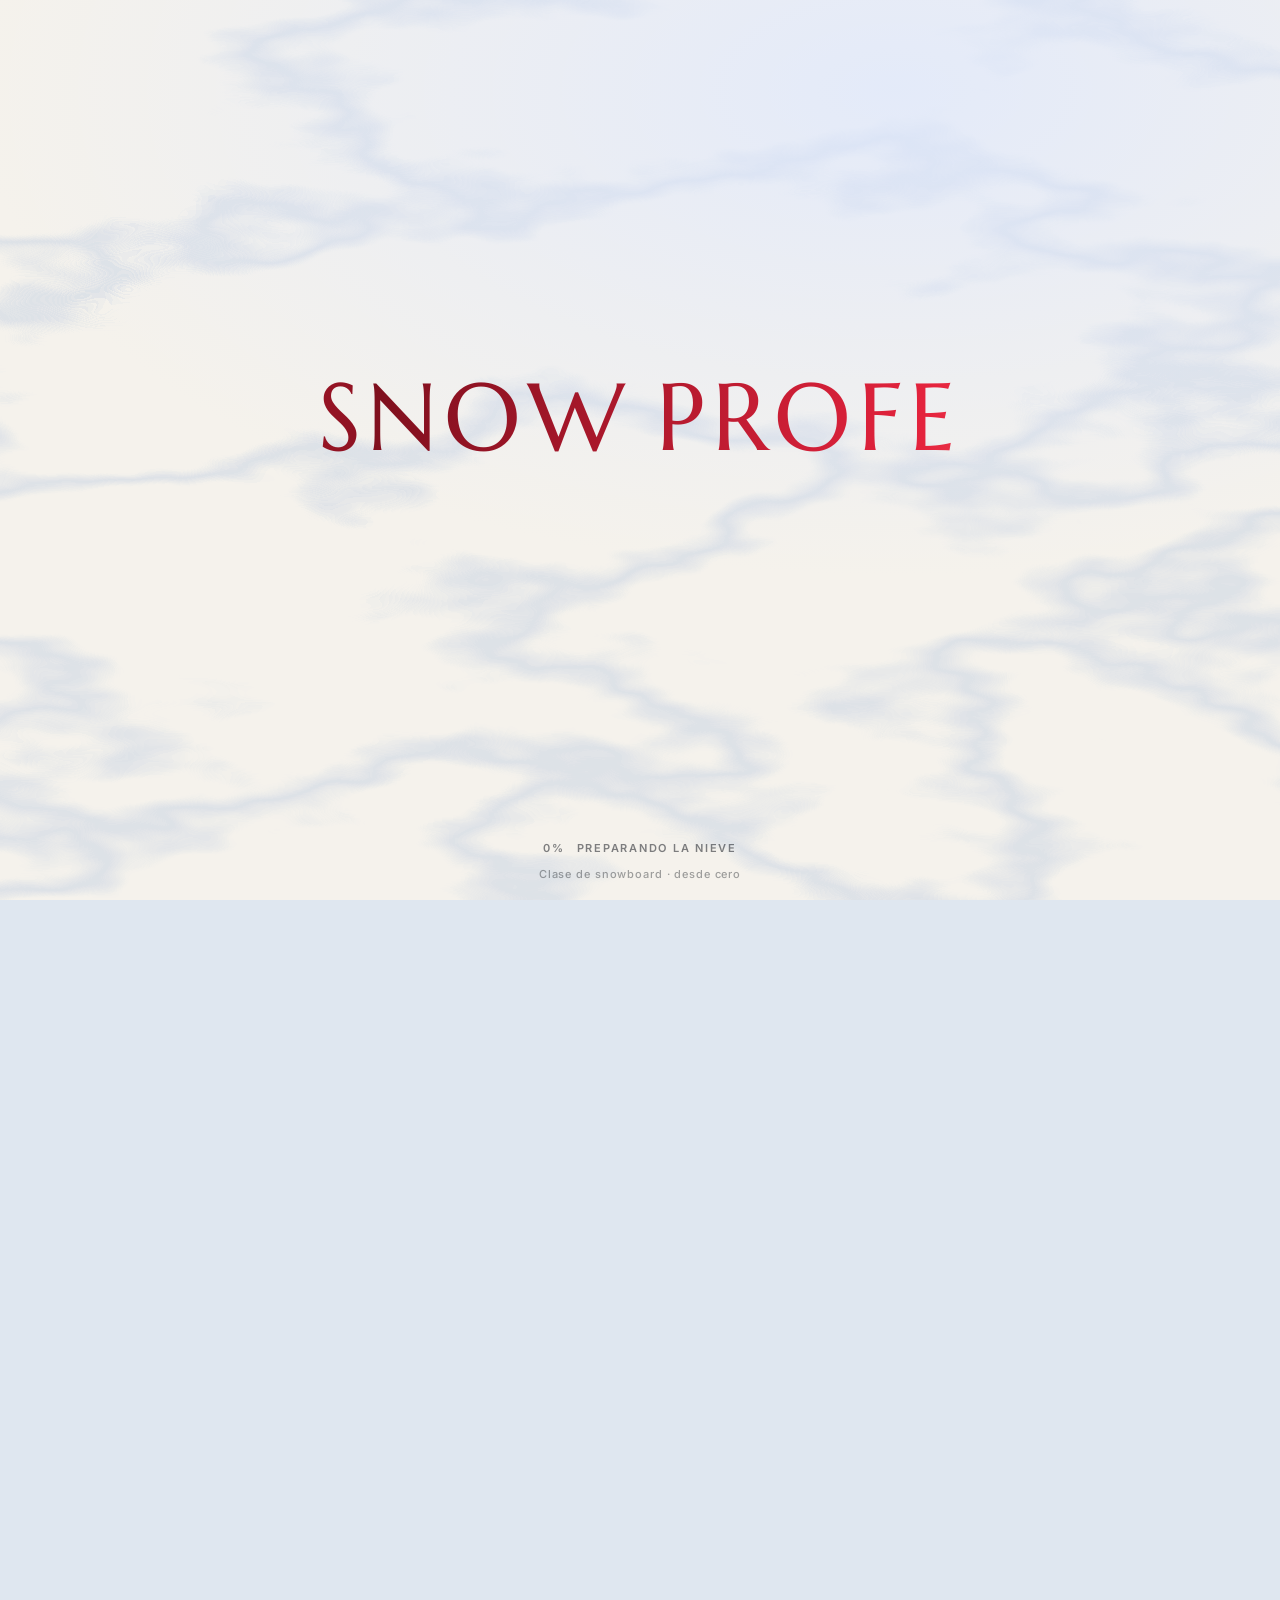
==== commit 2f19c77d: "Fuera el muñeco: fotos reales para las posturas, la tabla sola dibuja el trazado - Postura base y fr" ====
--- a/juego.html
+++ b/juego.html
@@ -2,77 +2,11 @@
 <html lang="es">
 <head>
   <meta charset="utf-8">
-  <meta name="viewport" content="width=device-width, initial-scale=1, maximum-scale=1, user-scalable=no, viewport-fit=cover">
-  <title>La montaña — SNOW·PROFE</title>
-  <meta name="description" content="Una montaña abierta con cuatro pistas, bosque y snowpark. Bájala con tu tabla y solo los pedales.">
-  <link rel="manifest" href="manifest.webmanifest">
-  <meta name="theme-color" content="#f5f2ec">
-  <meta name="apple-mobile-web-app-capable" content="yes">
-  <meta name="apple-mobile-web-app-status-bar-style" content="black-translucent">
-  <link rel="apple-touch-icon" href="icons/apple-touch-icon.png">
-  <link rel="icon" type="image/svg+xml" href="icons/icon.svg">
-  <link rel="preconnect" href="https://fonts.googleapis.com">
-  <link rel="preconnect" href="https://fonts.gstatic.com" crossorigin>
-  <link href="https://fonts.googleapis.com/css2?family=Marcellus&family=Marcellus+SC&family=Inter:wght@400;500;600;700&display=swap" rel="stylesheet">
-  <link rel="stylesheet" href="styles.css">
-  <script type="importmap">{ "imports": { "three": "./vendor/three.module.min.js" } }</script>
+  <meta name="viewport" content="width=device-width, initial-scale=1, viewport-fit=cover">
+  <title>SNOW·PROFE</title>
+  <meta name="robots" content="noindex">
+  <meta http-equiv="refresh" content="0; url=./">
+  <link rel="canonical" href="./">
 </head>
-<body class="game-page">
-  <div id="loader" aria-hidden="true">
-    <div class="ld-top"><span>Snow·Profe</span><span>La montaña</span></div>
-    <div class="ld-mid"><span class="ld-word">Subiendo<em> en telesilla</em></span></div>
-    <div class="ld-bot"><span class="ld-count" id="ld-count">000</span><i class="ld-bar"><b id="ld-bar"></b></i></div>
-  </div>
-  <canvas id="scene" aria-hidden="true"></canvas>
-  <div id="flash" aria-hidden="true"></div>
-  <div id="grain" aria-hidden="true"></div>
-
-  <!-- Menú de salida -->
-  <div id="start" class="start">
-    <a class="link-btn back" href="./">← Volver a la clase</a>
-    <div class="start-card">
-      <p class="kicker">Mundo abierto <span>—</span> 4 pistas · bosque · snowpark</p>
-      <h1>La montaña</h1>
-      <p class="lead">Elige dónde empiezas. Baja por las pistas, métete en el bosque o vuela en el snowpark: por donde quieras.</p>
-      <p class="kicker">Empiezas en</p>
-      <div class="seg spawn-pick" role="group" aria-label="Salida">
-        <button data-spawn="verde"><i class="pd" style="--c:#2fb36b"></i>Verde</button>
-        <button data-spawn="azul" class="on"><i class="pd" style="--c:#2f6bff"></i>Azul</button>
-        <button data-spawn="roja"><i class="pd" style="--c:#e5233d"></i>Roja</button>
-        <button data-spawn="negra"><i class="pd" style="--c:#16181d"></i>Negra</button>
-        <button data-spawn="park"><i class="pd" style="--c:#ffb020"></i>Snowpark</button>
-      </div>
-      <button class="btn primary big" id="play-btn">▶ A la nieve</button>
-      <ul class="pedal-rules compact">
-        <li><i class="k l">IZQ</i><span>Pie izquierdo → izquierda. <b>Pie derecho</b> → derecha.</span></li>
-        <li><i class="k">⤒</i><span>Mantén <b>SALTAR</b> y suelta. En el aire: pedales = giros, SALTAR = grab.</span></li>
-      </ul>
-      <p class="best">Récord de puntos: <b id="best-points">0</b> · Mayor bajada: <b id="best-drop">0</b> m</p>
-      <p class="hint">En el ordenador: ← → y la barra espaciadora. <b>E</b> = telesilla.</p>
-    </div>
-  </div>
-
-  <div id="game" hidden>
-    <div class="game-top">
-      <div class="g-box"><b id="g-speed">0</b><span>km/h</span></div>
-      <div class="g-box g-score"><b id="g-score">0</b><span>puntos</span></div>
-      <div class="g-mid">
-        <b class="g-where" id="g-where">—</b>
-        <div class="g-sub"><span id="g-time">0:00</span><span id="g-drop">0 m ↓</span></div>
-      </div>
-      <button class="icon-btn" id="game-exit" aria-label="Salir">✕</button>
-    </div>
-    <canvas id="minimap" width="180" height="180" aria-label="Mapa"></canvas>
-    <button class="lift-btn" id="lift-btn">⤒ Telesilla</button>
-    <div class="game-msg" id="game-msg"></div>
-    <div class="game-trick" id="g-trick"><b></b><span></span></div>
-    <div class="game-controls">
-      <button class="pedal" data-pedal="L"><span>◀ Pie izq.</span><i class="meter"><b></b></i></button>
-      <button class="jump" id="jump-btn"><i class="charge"></i><span>⤒</span><small>Saltar</small></button>
-      <button class="pedal" data-pedal="R"><span>Pie der. ▶</span><i class="meter"><b></b></i></button>
-    </div>
-  </div>
-  <div id="rotate-lock"><div class="phone"></div><p>Gira el móvil en vertical</p></div>
-  <script type="module" src="js/play.js"></script>
-</body>
+<body><p>El juego vuelve pronto. <a href="./">Ir a la clase</a></p></body>
 </html>
